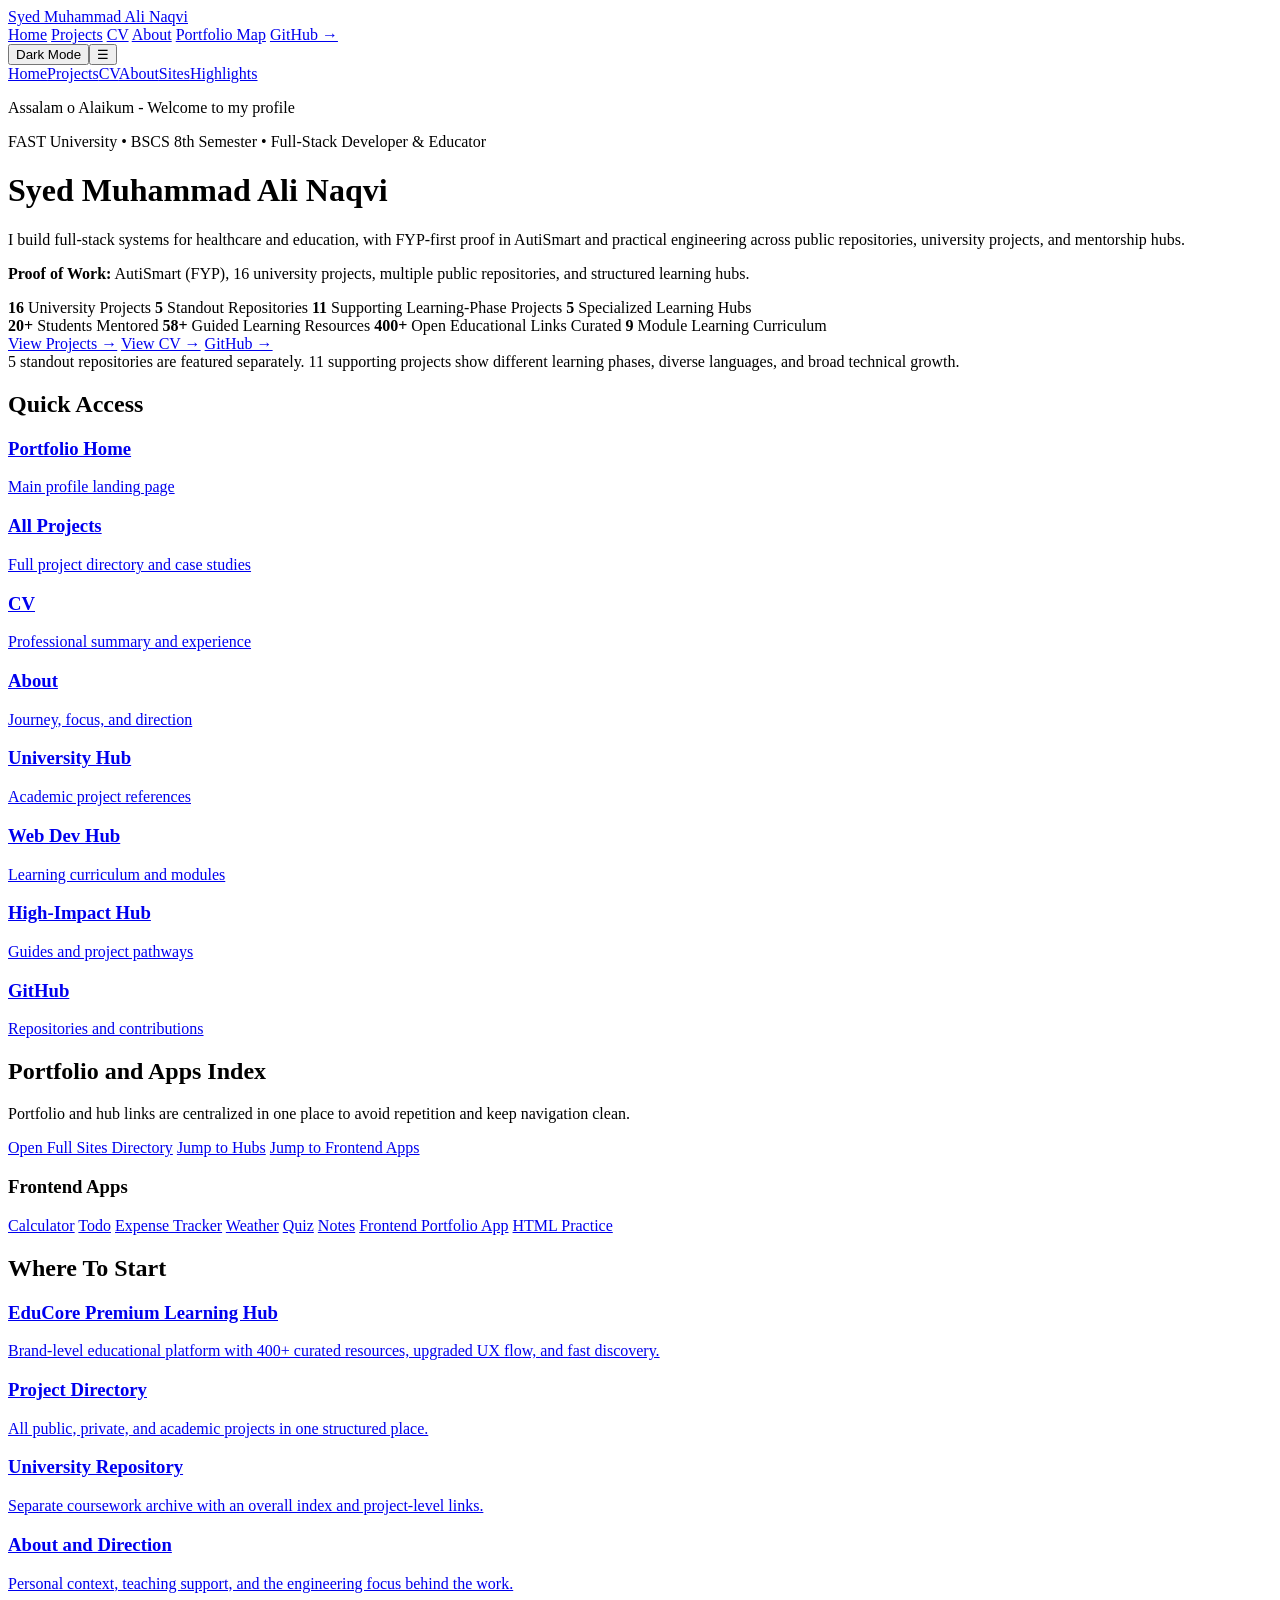
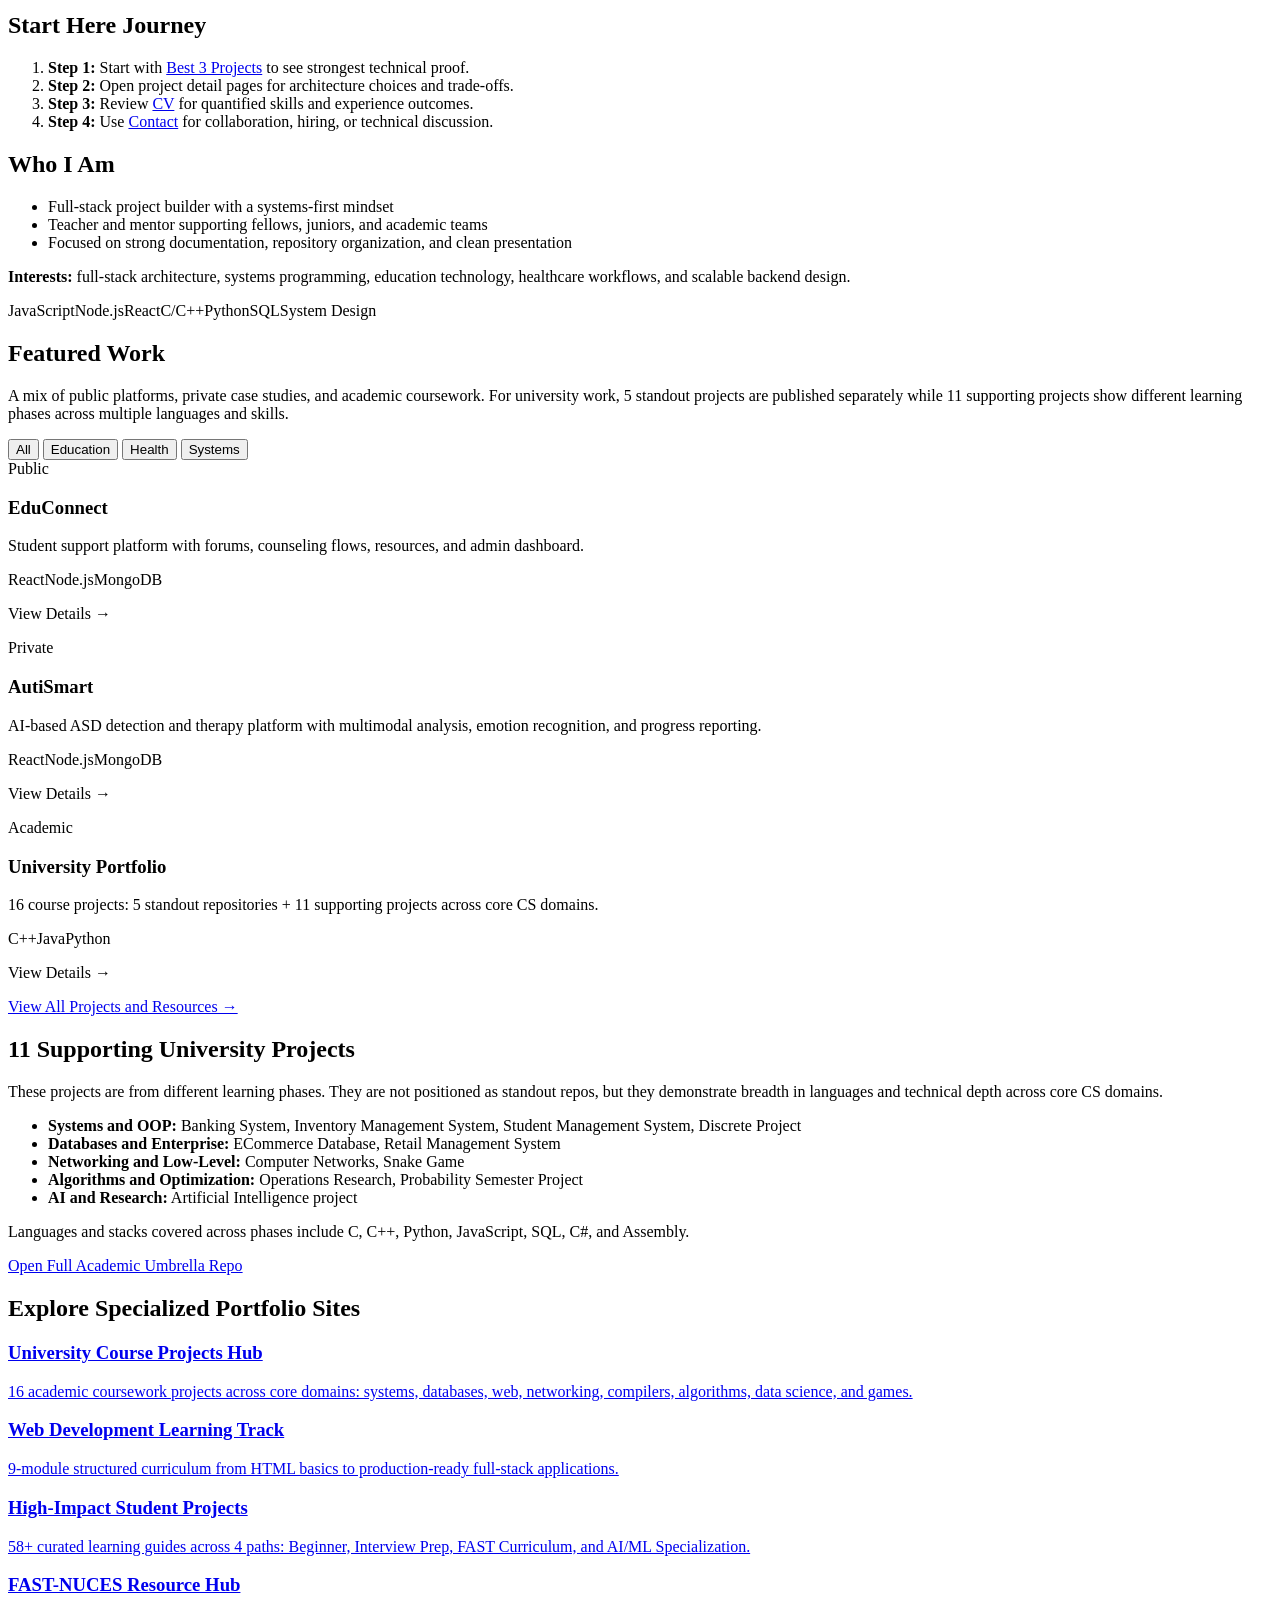
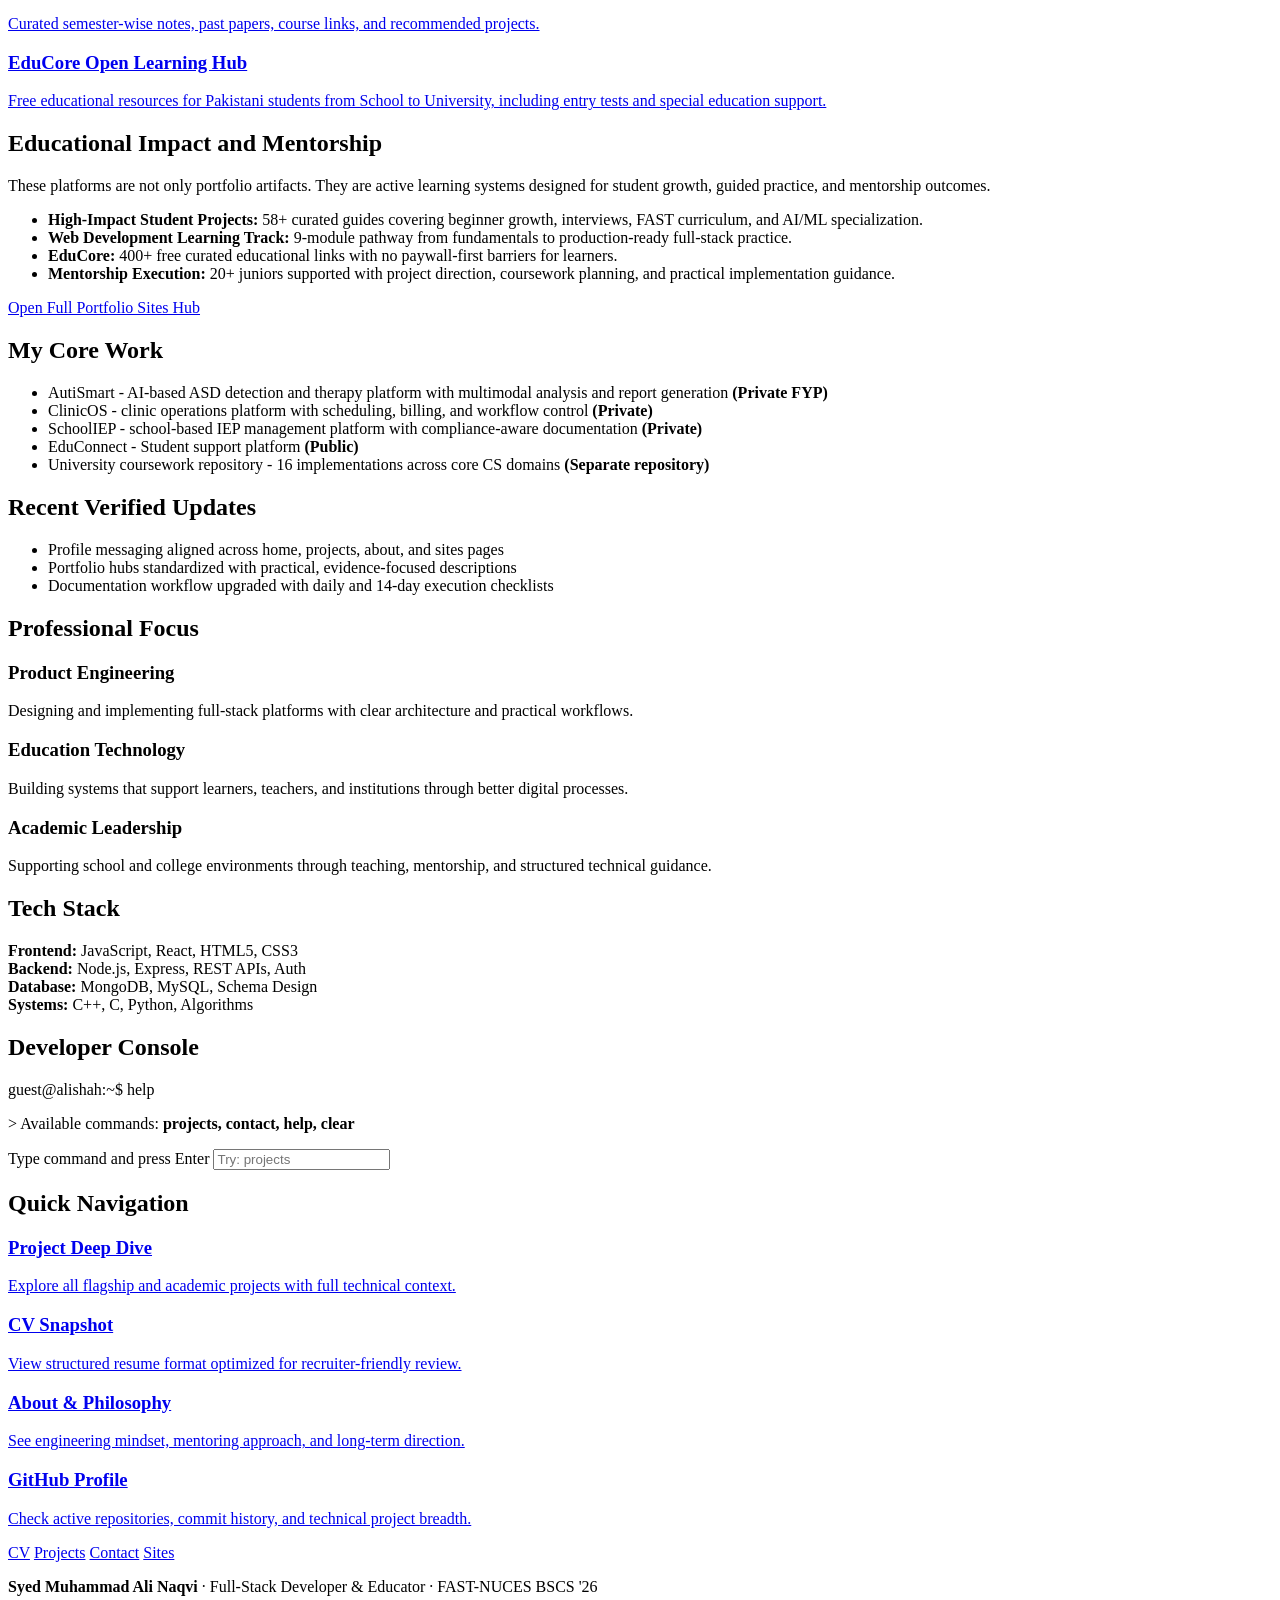
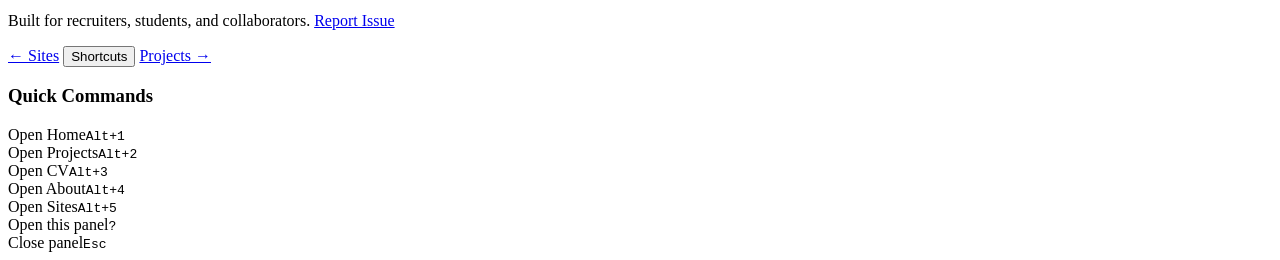
==== 01_Profile_and_Hubs/AliShah1029384756/index.html @ f111b49f "Improve portfolio navigation UX and remove duplicate link paths" ====
<!DOCTYPE html>
<html lang="en">
<head>
  <meta charset="UTF-8" />
  <meta name="viewport" content="width=device-width, initial-scale=1.0" />
  <title>Syed Muhammad Ali Naqvi | Welcome Profile & Portfolio</title>
  <meta name="description" content="Assalam o Alaikum. Welcome to Syed Muhammad Ali Naqvi's profile: full-stack developer portfolio, 5 standout repositories, 11 supporting learning-phase projects, languages, interests, and practical CS work." />
  <meta name="author" content="Syed Muhammad Ali Naqvi" />
  <meta name="robots" content="index, follow" />
  <meta name="keywords" content="Syed Muhammad Ali Naqvi, Ali Naqvi, full-stack developer, FAST University, GitHub profile, portfolio, C++, Python, JavaScript, SQL, systems programming, web development, projects" />
  <link rel="canonical" href="https://alishah1029384756.github.io/AliShah1029384756/index.html" />
  <meta property="og:title" content="Syed Muhammad Ali Naqvi | Welcome Profile & Portfolio" />
  <meta property="og:description" content="Full-stack developer portfolio with standout repositories, academic project depth, languages, interests, and verified practical work." />
  <meta property="og:type" content="website" />
  <meta property="og:url" content="https://alishah1029384756.github.io/AliShah1029384756/index.html" />
  <meta property="og:image" content="https://alishah1029384756.github.io/AliShah1029384756/images/portfolio-cover.png" />
  <meta property="og:image:width" content="1200" />
  <meta property="og:image:height" content="630" />
  <meta name="twitter:card" content="summary_large_image" />
  <meta name="twitter:title" content="Syed Muhammad Ali Naqvi | Welcome Profile & Portfolio" />
  <meta name="twitter:description" content="Full-stack developer, educator, and project builder. Explore repositories, skills, and portfolio work." />
  <meta name="twitter:image" content="https://alishah1029384756.github.io/AliShah1029384756/images/portfolio-cover.png" />
  <link rel="stylesheet" href="styles.css" />
</head>
<body id="top">
  <div class="noise"></div>
  
  <!-- Global Navigation -->
  <nav class="global-nav">
    <div class="nav-container">
      <a href="index.html" class="nav-logo">Syed Muhammad Ali Naqvi</a>
      <div class="nav-links">
        <a href="index.html" class="nav-link active">Home</a>
        <a href="projects.html" class="nav-link">Projects</a>
        <a href="cv.html" class="nav-link">CV</a>
        <a href="about.html" class="nav-link">About</a>
        <a href="sites.html" class="nav-link">Portfolio Map</a>
        <a href="https://github.com/AliShah1029384756" target="_blank" rel="noreferrer noopener" class="nav-link external">GitHub →</a>
      </div>
      <button class="nav-toggle" aria-label="Toggle menu">☰</button>
    </div>
  </nav>

  <header class="hero">
    <p class="welcome-line">Assalam o Alaikum - Welcome to my profile</p>
    <p class="tag">FAST University • BSCS 8th Semester • Full-Stack Developer & Educator</p>
    <h1>Syed Muhammad Ali Naqvi</h1>
    <p class="lead">I build full-stack systems for healthcare and education, with FYP-first proof in AutiSmart and practical engineering across public repositories, university projects, and mentorship hubs.</p>
    <p class="proof-line"><strong>Proof of Work:</strong> AutiSmart (FYP), 16 university projects, multiple public repositories, and structured learning hubs.</p>
    <div class="metrics-row" aria-label="Impact metrics">
      <span><strong>16</strong> University Projects</span>
      <span><strong>5</strong> Standout Repositories</span>
      <span><strong>11</strong> Supporting Learning-Phase Projects</span>
      <span><strong>5</strong> Specialized Learning Hubs</span>
    </div>
    <div class="metrics-row" aria-label="Mentorship and education impact">
      <span><strong>20+</strong> Students Mentored</span>
      <span><strong>58+</strong> Guided Learning Resources</span>
      <span><strong>400+</strong> Open Educational Links Curated</span>
      <span><strong>9</strong> Module Learning Curriculum</span>
    </div>
    <div class="cta-row">
      <a class="btn" href="projects.html">View Projects →</a>
      <a class="btn btn-ghost" href="cv.html">View CV →</a>
      <a class="btn btn-ghost" href="https://github.com/AliShah1029384756" target="_blank" rel="noreferrer noopener">GitHub →</a>
    </div>
    <div class="command-hint">5 standout repositories are featured separately. 11 supporting projects show different learning phases, diverse languages, and broad technical growth.</div>
  </header>

  <main>
    <section class="panel" id="quick-access-main">
      <h2>Quick Access</h2>
      <div class="quick-actions-grid">
        <a class="quick-action" href="index.html"><h3>Portfolio Home</h3><p>Main profile landing page</p></a>
        <a class="quick-action" href="projects.html"><h3>All Projects</h3><p>Full project directory and case studies</p></a>
        <a class="quick-action" href="cv.html"><h3>CV</h3><p>Professional summary and experience</p></a>
        <a class="quick-action" href="about.html"><h3>About</h3><p>Journey, focus, and direction</p></a>
        <a class="quick-action" href="https://alishah1029384756.github.io/university-course-projects-hub/" target="_blank" rel="noreferrer noopener"><h3>University Hub</h3><p>Academic project references</p></a>
        <a class="quick-action" href="https://alishah1029384756.github.io/web-dev-learning-hub/" target="_blank" rel="noreferrer noopener"><h3>Web Dev Hub</h3><p>Learning curriculum and modules</p></a>
        <a class="quick-action" href="https://alishah1029384756.github.io/high-impact-student-projects-hub/" target="_blank" rel="noreferrer noopener"><h3>High-Impact Hub</h3><p>Guides and project pathways</p></a>
        <a class="quick-action" href="https://github.com/AliShah1029384756" target="_blank" rel="noreferrer noopener"><h3>GitHub</h3><p>Repositories and contributions</p></a>
      </div>
    </section>

    <section class="panel" id="websites-built-main">
      <h2>Portfolio and Apps Index</h2>
      <p>Portfolio and hub links are centralized in one place to avoid repetition and keep navigation clean.</p>
      <div class="snapshot-chips" aria-label="Portfolio directory shortcuts">
        <a class="btn-link" href="sites.html">Open Full Sites Directory</a>
        <a class="btn-link" href="sites.html#hubs">Jump to Hubs</a>
        <a class="btn-link" href="sites.html#apps">Jump to Frontend Apps</a>
      </div>
      <h3>Frontend Apps</h3>
      <div class="snapshot-chips" aria-label="Frontend apps links">
        <a class="btn-link" href="https://alishah1029384756.github.io/calculator/" target="_blank" rel="noreferrer noopener">Calculator</a>
        <a class="btn-link" href="https://alishah1029384756.github.io/todo-app/" target="_blank" rel="noreferrer noopener">Todo</a>
        <a class="btn-link" href="https://alishah1029384756.github.io/expense-tracker/" target="_blank" rel="noreferrer noopener">Expense Tracker</a>
        <a class="btn-link" href="https://alishah1029384756.github.io/weather-app/" target="_blank" rel="noreferrer noopener">Weather</a>
        <a class="btn-link" href="https://alishah1029384756.github.io/quiz-app/" target="_blank" rel="noreferrer noopener">Quiz</a>
        <a class="btn-link" href="https://alishah1029384756.github.io/notes-app/" target="_blank" rel="noreferrer noopener">Notes</a>
        <a class="btn-link" href="https://alishah1029384756.github.io/portfolio/" target="_blank" rel="noreferrer noopener">Frontend Portfolio App</a>
        <a class="btn-link" href="https://alishah1029384756.github.io/html-practice-project/" target="_blank" rel="noreferrer noopener">HTML Practice</a>
      </div>
    </section>

    <section class="panel" id="portfolio-map">
      <h2>Where To Start</h2>
      <div class="quick-actions-grid">
        <a class="quick-action" href="https://alishah1029384756.github.io/educore-open-learning-hub/" target="_blank" rel="noreferrer noopener">
          <h3>EduCore Premium Learning Hub</h3>
          <p>Brand-level educational platform with 400+ curated resources, upgraded UX flow, and fast discovery.</p>
        </a>
        <a class="quick-action" href="projects.html">
          <h3>Project Directory</h3>
          <p>All public, private, and academic projects in one structured place.</p>
        </a>
        <a class="quick-action" href="https://github.com/AliShah1029384756/university-course-projects" target="_blank" rel="noreferrer noopener">
          <h3>University Repository</h3>
          <p>Separate coursework archive with an overall index and project-level links.</p>
        </a>
        <a class="quick-action" href="about.html">
          <h3>About and Direction</h3>
          <p>Personal context, teaching support, and the engineering focus behind the work.</p>
        </a>
      </div>
    </section>

    <section class="panel" id="start-here-journey">
      <h2>Start Here Journey</h2>
      <ol class="journey-steps">
        <li><strong>Step 1:</strong> Start with <a href="projects.html">Best 3 Projects</a> to see strongest technical proof.</li>
        <li><strong>Step 2:</strong> Open project detail pages for architecture choices and trade-offs.</li>
        <li><strong>Step 3:</strong> Review <a href="cv.html">CV</a> for quantified skills and experience outcomes.</li>
        <li><strong>Step 4:</strong> Use <a href="about.html#contact">Contact</a> for collaboration, hiring, or technical discussion.</li>
      </ol>
    </section>
    <!-- Quick Identity -->
    <section class="panel identity">
      <h2>Who I Am</h2>
      <ul>
        <li>Full-stack project builder with a systems-first mindset</li>
        <li>Teacher and mentor supporting fellows, juniors, and academic teams</li>
        <li>Focused on strong documentation, repository organization, and clean presentation</li>
      </ul>
      <div class="profile-snapshot">
        <p><strong>Interests:</strong> full-stack architecture, systems programming, education technology, healthcare workflows, and scalable backend design.</p>
        <div class="snapshot-chips">
          <span>JavaScript</span><span>Node.js</span><span>React</span><span>C/C++</span><span>Python</span><span>SQL</span><span>System Design</span>
        </div>
      </div>
    </section>

    <!-- Featured Projects Preview -->
    <section class="featured" id="featured-projects">
      <h2>Featured Work</h2>
      <p class="featured-intro">A mix of public platforms, private case studies, and academic coursework. For university work, 5 standout projects are published separately while 11 supporting projects show different learning phases across multiple languages and skills.</p>
      <div class="filter-row" aria-label="Project filters">
        <button class="filter-btn active" data-filter="all" type="button">All</button>
        <button class="filter-btn" data-filter="education" type="button">Education</button>
        <button class="filter-btn" data-filter="health" type="button">Health</button>
        <button class="filter-btn" data-filter="systems" type="button">Systems</button>
      </div>
      <div class="projects-grid">
        <article class="project-card" data-tags="education systems" onclick="location.href='projects/educonnect.html'">
          <div class="badge public">Public</div>
          <h3>EduConnect</h3>
          <p class="desc">Student support platform with forums, counseling flows, resources, and admin dashboard.</p>
          <div class="tags">
            <span>React</span><span>Node.js</span><span>MongoDB</span>
          </div>
          <p class="card-cta">View Details →</p>
        </article>
        
        <article class="project-card" data-tags="health systems" onclick="location.href='projects/autismart.html'">
          <div class="badge private">Private</div>
          <h3>AutiSmart</h3>
          <p class="desc">AI-based ASD detection and therapy platform with multimodal analysis, emotion recognition, and progress reporting.</p>
          <div class="tags">
            <span>React</span><span>Node.js</span><span>MongoDB</span>
          </div>
          <p class="card-cta">View Details →</p>
        </article>
        
        <article class="project-card" data-tags="systems" onclick="location.href='projects/university.html'">
          <div class="badge academic">Academic</div>
          <h3>University Portfolio</h3>
          <p class="desc">16 course projects: 5 standout repositories + 11 supporting projects across core CS domains.</p>
          <div class="tags">
            <span>C++</span><span>Java</span><span>Python</span>
          </div>
          <p class="card-cta">View Details →</p>
        </article>
      </div>
      <div class="view-all-projects">
        <a href="projects.html" class="btn">View All Projects and Resources →</a>
      </div>
    </section>

    <section class="panel" id="supporting-projects">
      <h2>11 Supporting University Projects</h2>
      <p class="supporting-intro">These projects are from different learning phases. They are not positioned as standout repos, but they demonstrate breadth in languages and technical depth across core CS domains.</p>
      <ul class="about-list">
        <li><strong>Systems and OOP:</strong> Banking System, Inventory Management System, Student Management System, Discrete Project</li>
        <li><strong>Databases and Enterprise:</strong> ECommerce Database, Retail Management System</li>
        <li><strong>Networking and Low-Level:</strong> Computer Networks, Snake Game</li>
        <li><strong>Algorithms and Optimization:</strong> Operations Research, Probability Semester Project</li>
        <li><strong>AI and Research:</strong> Artificial Intelligence project</li>
      </ul>
      <p class="supporting-note">Languages and stacks covered across phases include C, C++, Python, JavaScript, SQL, C#, and Assembly.</p>
      <div class="project-links supporting-links">
        <a href="https://github.com/AliShah1029384756/university-course-projects" target="_blank" rel="noreferrer noopener" class="btn-link">Open Full Academic Umbrella Repo</a>
      </div>
    </section>

    <section class="panel" id="learning-hubs">
      <h2>Explore Specialized Portfolio Sites</h2>
      <div class="quick-actions-grid">
        <a class="quick-action" href="https://alishah1029384756.github.io/university-course-projects-hub/">
          <h3>University Course Projects Hub</h3>
          <p>16 academic coursework projects across core domains: systems, databases, web, networking, compilers, algorithms, data science, and games.</p>
        </a>
        <a class="quick-action" href="https://alishah1029384756.github.io/web-dev-learning-hub/">
          <h3>Web Development Learning Track</h3>
          <p>9-module structured curriculum from HTML basics to production-ready full-stack applications.</p>
        </a>
        <a class="quick-action" href="https://alishah1029384756.github.io/high-impact-student-projects-hub/">
          <h3>High-Impact Student Projects</h3>
          <p>58+ curated learning guides across 4 paths: Beginner, Interview Prep, FAST Curriculum, and AI/ML Specialization.</p>
        </a>
        <a class="quick-action" href="https://alishah1029384756.github.io/fast-nuces-resources/">
          <h3>FAST-NUCES Resource Hub</h3>
          <p>Curated semester-wise notes, past papers, course links, and recommended projects.</p>
        </a>
        <a class="quick-action" href="https://alishah1029384756.github.io/educore-open-learning-hub/">
          <h3>EduCore Open Learning Hub</h3>
          <p>Free educational resources for Pakistani students from School to University, including entry tests and special education support.</p>
        </a>
      </div>
    </section>

    <section class="panel" id="education-mentorship-impact">
      <h2>Educational Impact and Mentorship</h2>
      <p class="supporting-intro">These platforms are not only portfolio artifacts. They are active learning systems designed for student growth, guided practice, and mentorship outcomes.</p>
      <ul class="about-list">
        <li><strong>High-Impact Student Projects:</strong> 58+ curated guides covering beginner growth, interviews, FAST curriculum, and AI/ML specialization.</li>
        <li><strong>Web Development Learning Track:</strong> 9-module pathway from fundamentals to production-ready full-stack practice.</li>
        <li><strong>EduCore:</strong> 400+ free curated educational links with no paywall-first barriers for learners.</li>
        <li><strong>Mentorship Execution:</strong> 20+ juniors supported with project direction, coursework planning, and practical implementation guidance.</li>
      </ul>
      <div class="project-links supporting-links">
        <a href="sites.html" class="btn-link">Open Full Portfolio Sites Hub</a>
      </div>
    </section>

    <section class="panel" id="my-work">
      <h2>My Core Work</h2>
      <ul>
        <li>AutiSmart - AI-based ASD detection and therapy platform with multimodal analysis and report generation <strong>(Private FYP)</strong></li>
        <li>ClinicOS - clinic operations platform with scheduling, billing, and workflow control <strong>(Private)</strong></li>
        <li>SchoolIEP - school-based IEP management platform with compliance-aware documentation <strong>(Private)</strong></li>
        <li>EduConnect - Student support platform <strong>(Public)</strong></li>
        <li>University coursework repository - 16 implementations across core CS domains <strong>(Separate repository)</strong></li>
      </ul>
    </section>

    <section class="panel" id="recent-verified-updates">
      <h2>Recent Verified Updates</h2>
      <ul>
        <li>Profile messaging aligned across home, projects, about, and sites pages</li>
        <li>Portfolio hubs standardized with practical, evidence-focused descriptions</li>
        <li>Documentation workflow upgraded with daily and 14-day execution checklists</li>
      </ul>
    </section>

    <section class="panel" id="focus-areas">
      <h2>Professional Focus</h2>
      <div class="focus-grid">
        <div class="focus-card">
          <h3>Product Engineering</h3>
          <p>Designing and implementing full-stack platforms with clear architecture and practical workflows.</p>
        </div>
        <div class="focus-card">
          <h3>Education Technology</h3>
          <p>Building systems that support learners, teachers, and institutions through better digital processes.</p>
        </div>
        <div class="focus-card">
          <h3>Academic Leadership</h3>
          <p>Supporting school and college environments through teaching, mentorship, and structured technical guidance.</p>
        </div>
      </div>
    </section>

    <!-- Tech Stack -->
    <section class="panel tech" id="tech-stack">
      <h2>Tech Stack</h2>
      <div class="tech-grid">
        <div class="tech-group">
          <strong>Frontend:</strong> JavaScript, React, HTML5, CSS3
        </div>
        <div class="tech-group">
          <strong>Backend:</strong> Node.js, Express, REST APIs, Auth
        </div>
        <div class="tech-group">
          <strong>Database:</strong> MongoDB, MySQL, Schema Design
        </div>
        <div class="tech-group">
          <strong>Systems:</strong> C++, C, Python, Algorithms
        </div>
      </div>
    </section>

    <!-- Developer Console -->
    <section class="panel terminal">
      <h2>Developer Console</h2>
      <div id="terminal-output" class="terminal-output">
        <p><span>guest@alishah:~$</span> help</p>
        <p>> Available commands: <strong>projects, contact, help, clear</strong></p>
      </div>
      <label for="terminal-input" class="search-label">Type command and press Enter</label>
      <input id="terminal-input" class="project-search-input" type="text" placeholder="Try: projects" autocomplete="off" />
    </section>

    <section class="panel" id="quick-actions">
      <h2>Quick Navigation</h2>
      <div class="quick-actions-grid">
        <a class="quick-action" href="projects.html">
          <h3>Project Deep Dive</h3>
          <p>Explore all flagship and academic projects with full technical context.</p>
        </a>
        <a class="quick-action" href="cv.html">
          <h3>CV Snapshot</h3>
          <p>View structured resume format optimized for recruiter-friendly review.</p>
        </a>
        <a class="quick-action" href="about.html">
          <h3>About & Philosophy</h3>
          <p>See engineering mindset, mentoring approach, and long-term direction.</p>
        </a>
        <a class="quick-action" href="https://github.com/AliShah1029384756" target="_blank" rel="noreferrer noopener">
          <h3>GitHub Profile</h3>
          <p>Check active repositories, commit history, and technical project breadth.</p>
        </a>
      </div>
    </section>
  </main>

  <footer>
    <div class="footer-links">
      <a href="cv.html">CV</a>
      <a href="projects.html">Projects</a>
      <a href="about.html#contact">Contact</a>
      <a href="sites.html">Sites</a>
    </div>
    <p><strong>Syed Muhammad Ali Naqvi</strong> · Full-Stack Developer & Educator · FAST-NUCES BSCS '26</p>
    <p class="footer-fine">Built for recruiters, students, and collaborators. <a href="about.html#contact">Report Issue</a></p>
  </footer>

  <script src="script.js"></script>
</body>
</html>
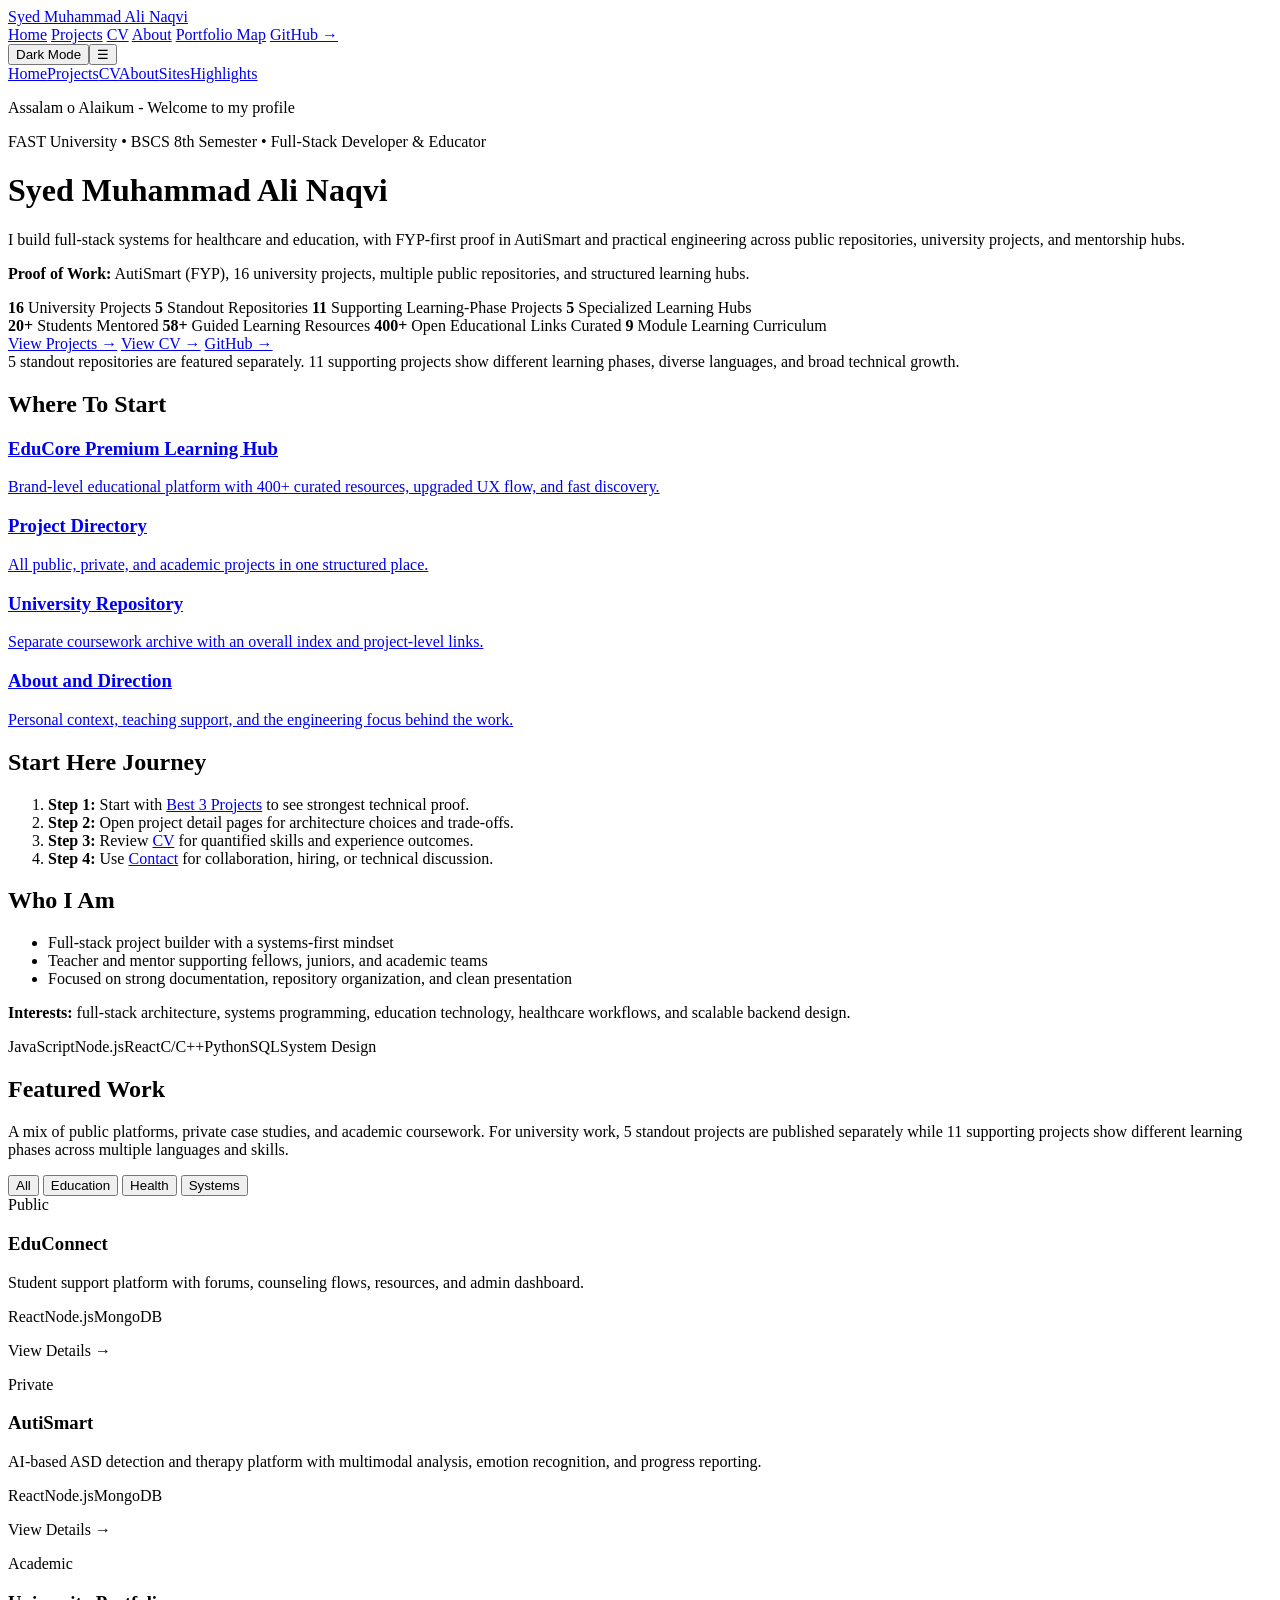
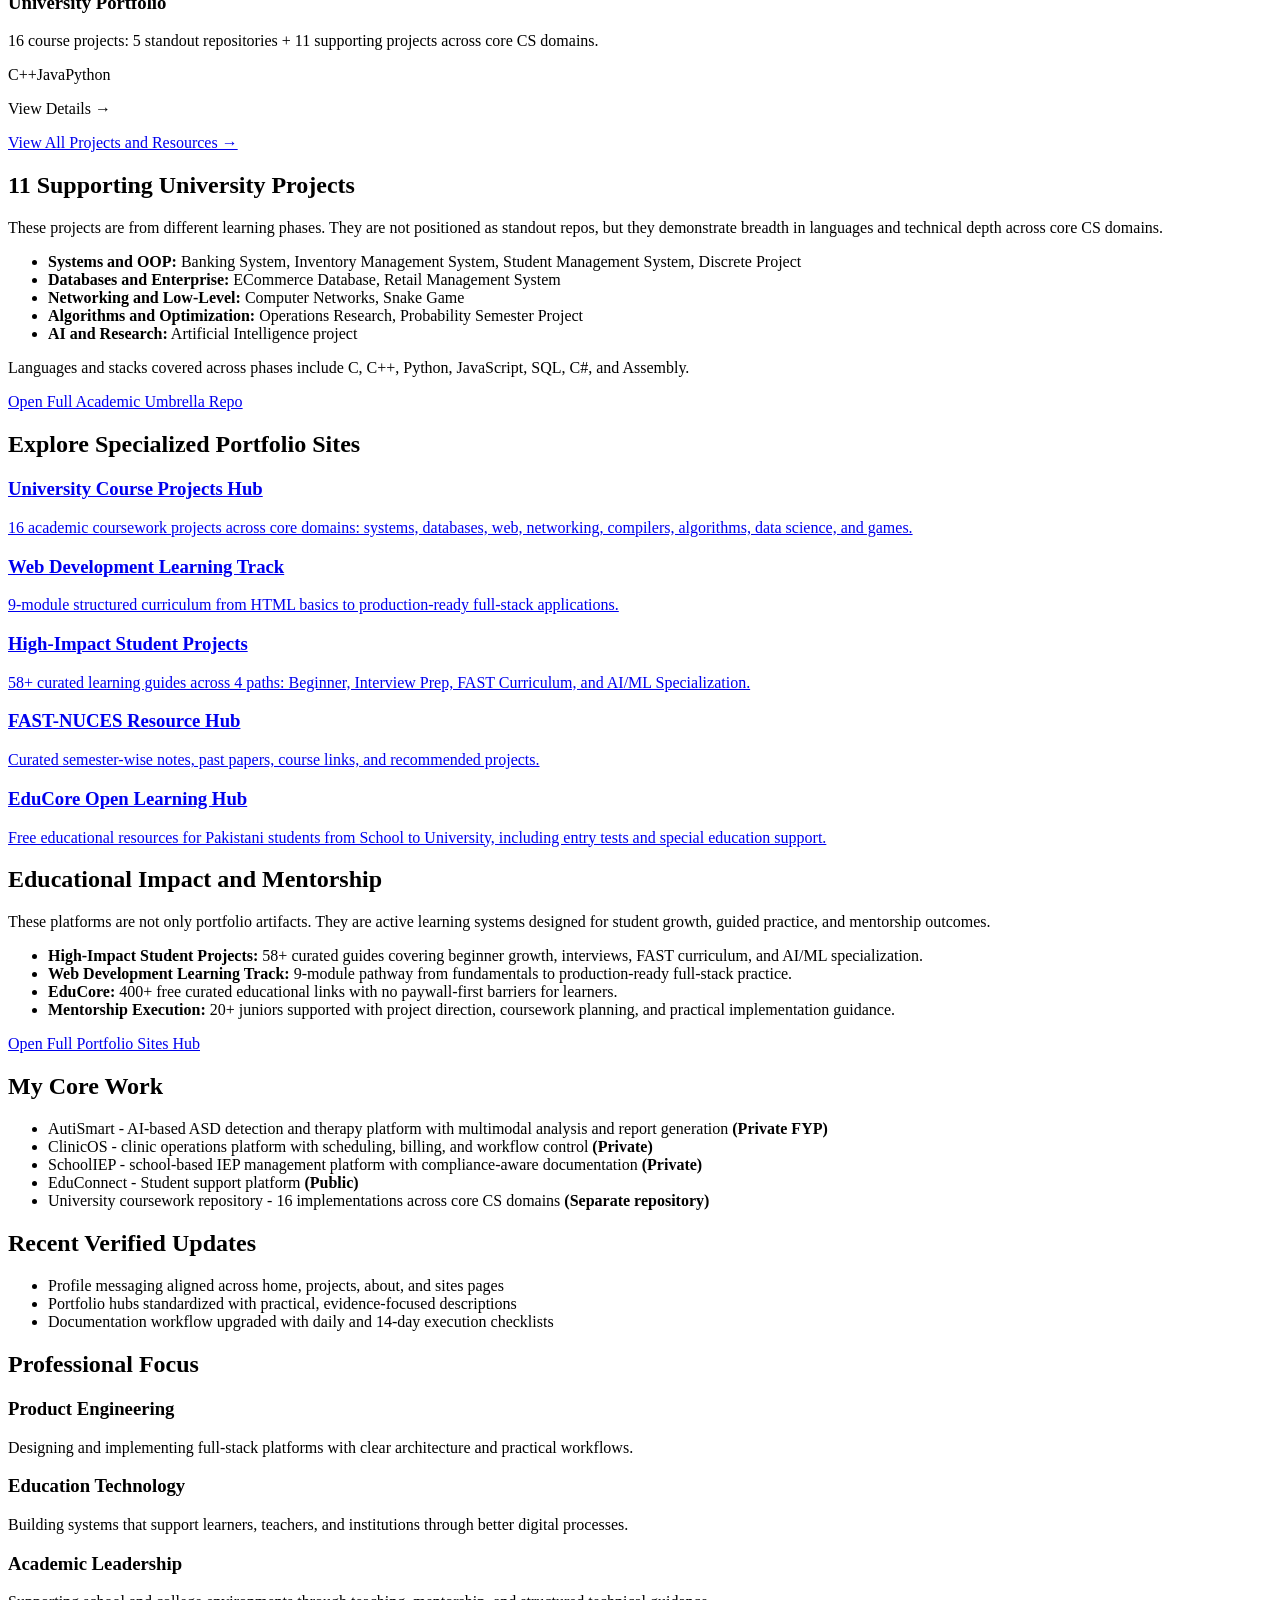
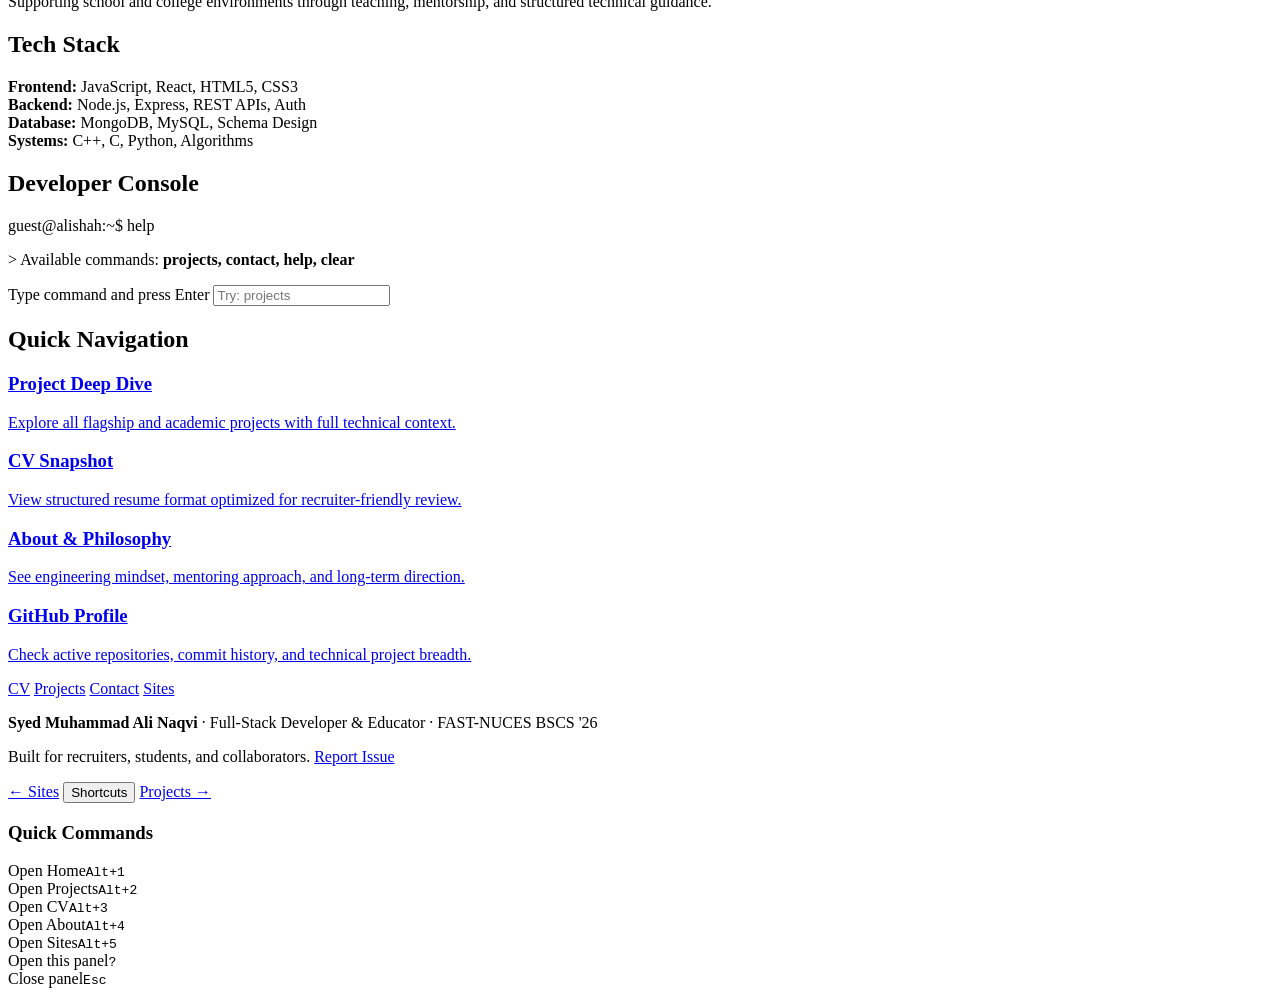
==== commit 3242de8c: "Remove clutter from profile home page" ====
--- a/01_Profile_and_Hubs/AliShah1029384756/index.html
+++ b/01_Profile_and_Hubs/AliShah1029384756/index.html
@@ -68,41 +68,6 @@
   </header>
 
   <main>
-    <section class="panel" id="quick-access-main">
-      <h2>Quick Access</h2>
-      <div class="quick-actions-grid">
-        <a class="quick-action" href="index.html"><h3>Portfolio Home</h3><p>Main profile landing page</p></a>
-        <a class="quick-action" href="projects.html"><h3>All Projects</h3><p>Full project directory and case studies</p></a>
-        <a class="quick-action" href="cv.html"><h3>CV</h3><p>Professional summary and experience</p></a>
-        <a class="quick-action" href="about.html"><h3>About</h3><p>Journey, focus, and direction</p></a>
-        <a class="quick-action" href="https://alishah1029384756.github.io/university-course-projects-hub/" target="_blank" rel="noreferrer noopener"><h3>University Hub</h3><p>Academic project references</p></a>
-        <a class="quick-action" href="https://alishah1029384756.github.io/web-dev-learning-hub/" target="_blank" rel="noreferrer noopener"><h3>Web Dev Hub</h3><p>Learning curriculum and modules</p></a>
-        <a class="quick-action" href="https://alishah1029384756.github.io/high-impact-student-projects-hub/" target="_blank" rel="noreferrer noopener"><h3>High-Impact Hub</h3><p>Guides and project pathways</p></a>
-        <a class="quick-action" href="https://github.com/AliShah1029384756" target="_blank" rel="noreferrer noopener"><h3>GitHub</h3><p>Repositories and contributions</p></a>
-      </div>
-    </section>
-
-    <section class="panel" id="websites-built-main">
-      <h2>Portfolio and Apps Index</h2>
-      <p>Portfolio and hub links are centralized in one place to avoid repetition and keep navigation clean.</p>
-      <div class="snapshot-chips" aria-label="Portfolio directory shortcuts">
-        <a class="btn-link" href="sites.html">Open Full Sites Directory</a>
-        <a class="btn-link" href="sites.html#hubs">Jump to Hubs</a>
-        <a class="btn-link" href="sites.html#apps">Jump to Frontend Apps</a>
-      </div>
-      <h3>Frontend Apps</h3>
-      <div class="snapshot-chips" aria-label="Frontend apps links">
-        <a class="btn-link" href="https://alishah1029384756.github.io/calculator/" target="_blank" rel="noreferrer noopener">Calculator</a>
-        <a class="btn-link" href="https://alishah1029384756.github.io/todo-app/" target="_blank" rel="noreferrer noopener">Todo</a>
-        <a class="btn-link" href="https://alishah1029384756.github.io/expense-tracker/" target="_blank" rel="noreferrer noopener">Expense Tracker</a>
-        <a class="btn-link" href="https://alishah1029384756.github.io/weather-app/" target="_blank" rel="noreferrer noopener">Weather</a>
-        <a class="btn-link" href="https://alishah1029384756.github.io/quiz-app/" target="_blank" rel="noreferrer noopener">Quiz</a>
-        <a class="btn-link" href="https://alishah1029384756.github.io/notes-app/" target="_blank" rel="noreferrer noopener">Notes</a>
-        <a class="btn-link" href="https://alishah1029384756.github.io/portfolio/" target="_blank" rel="noreferrer noopener">Frontend Portfolio App</a>
-        <a class="btn-link" href="https://alishah1029384756.github.io/html-practice-project/" target="_blank" rel="noreferrer noopener">HTML Practice</a>
-      </div>
-    </section>
-
     <section class="panel" id="portfolio-map">
       <h2>Where To Start</h2>
       <div class="quick-actions-grid">
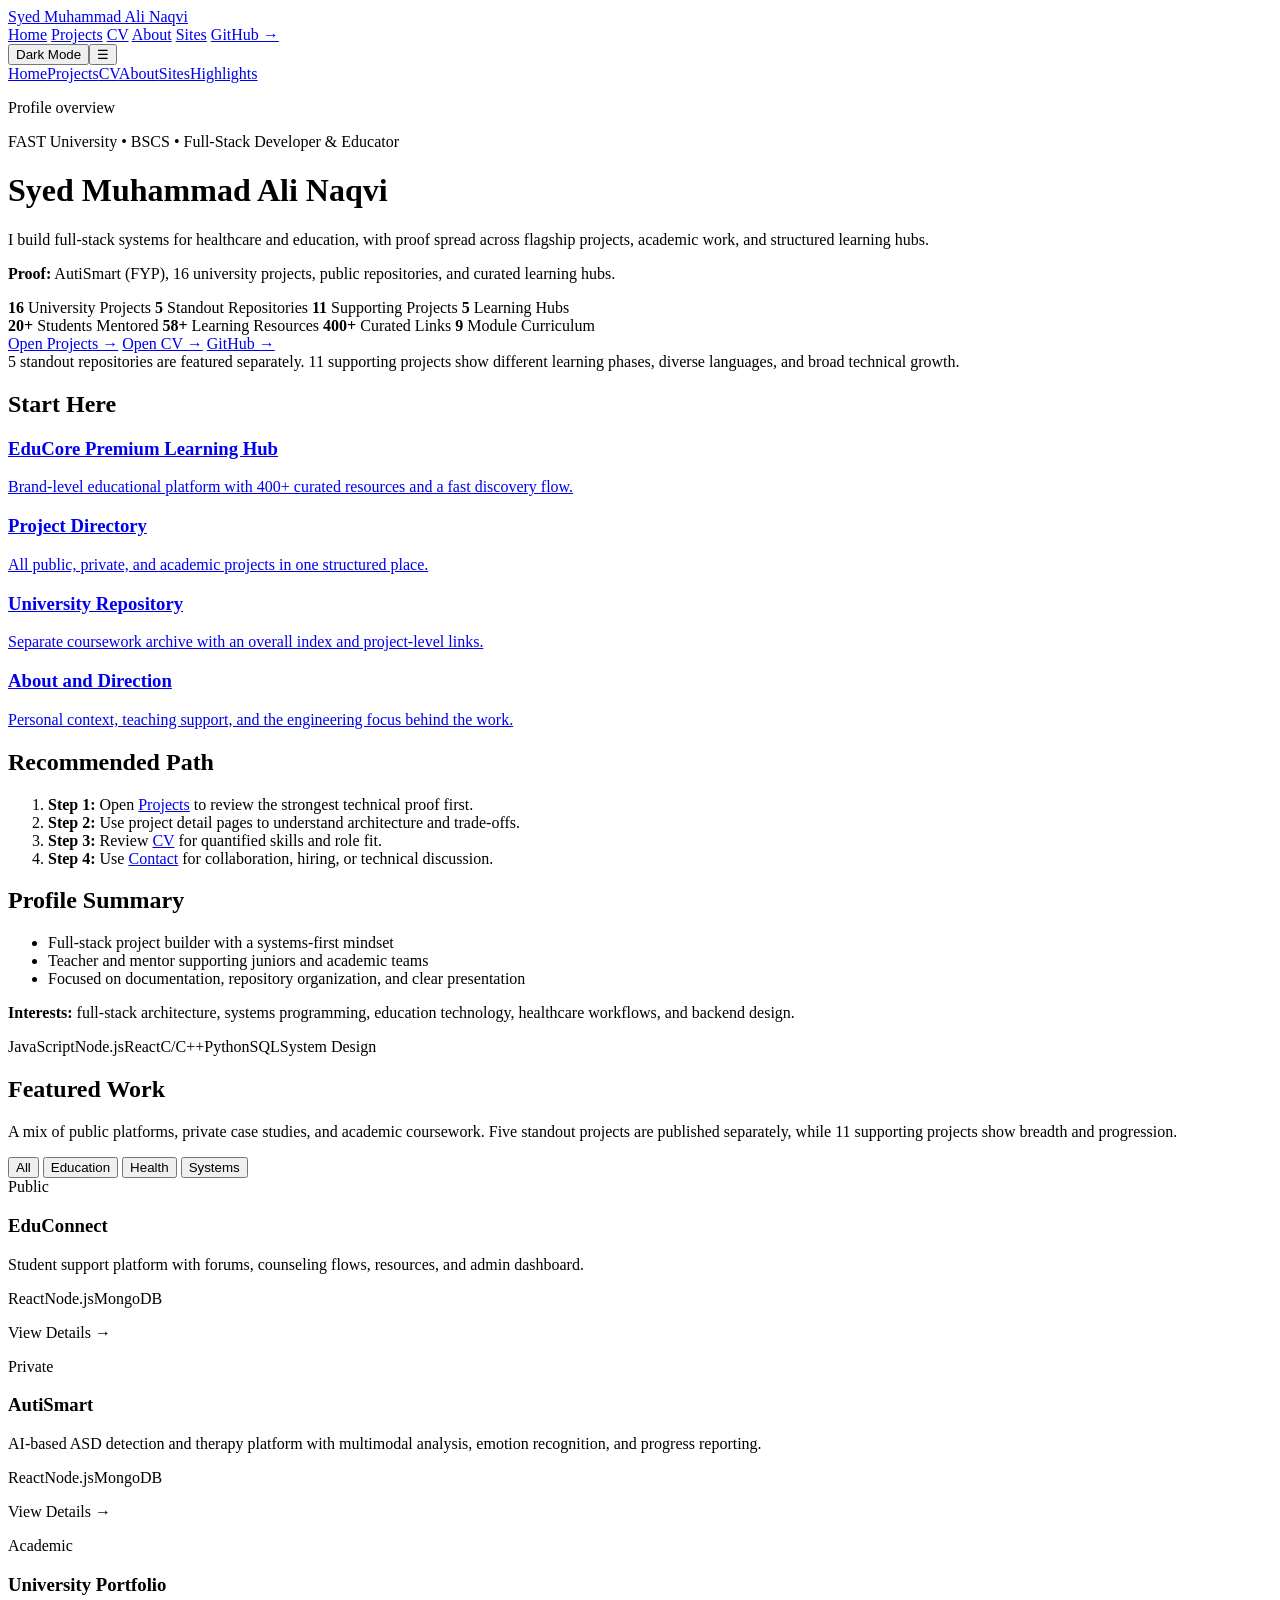
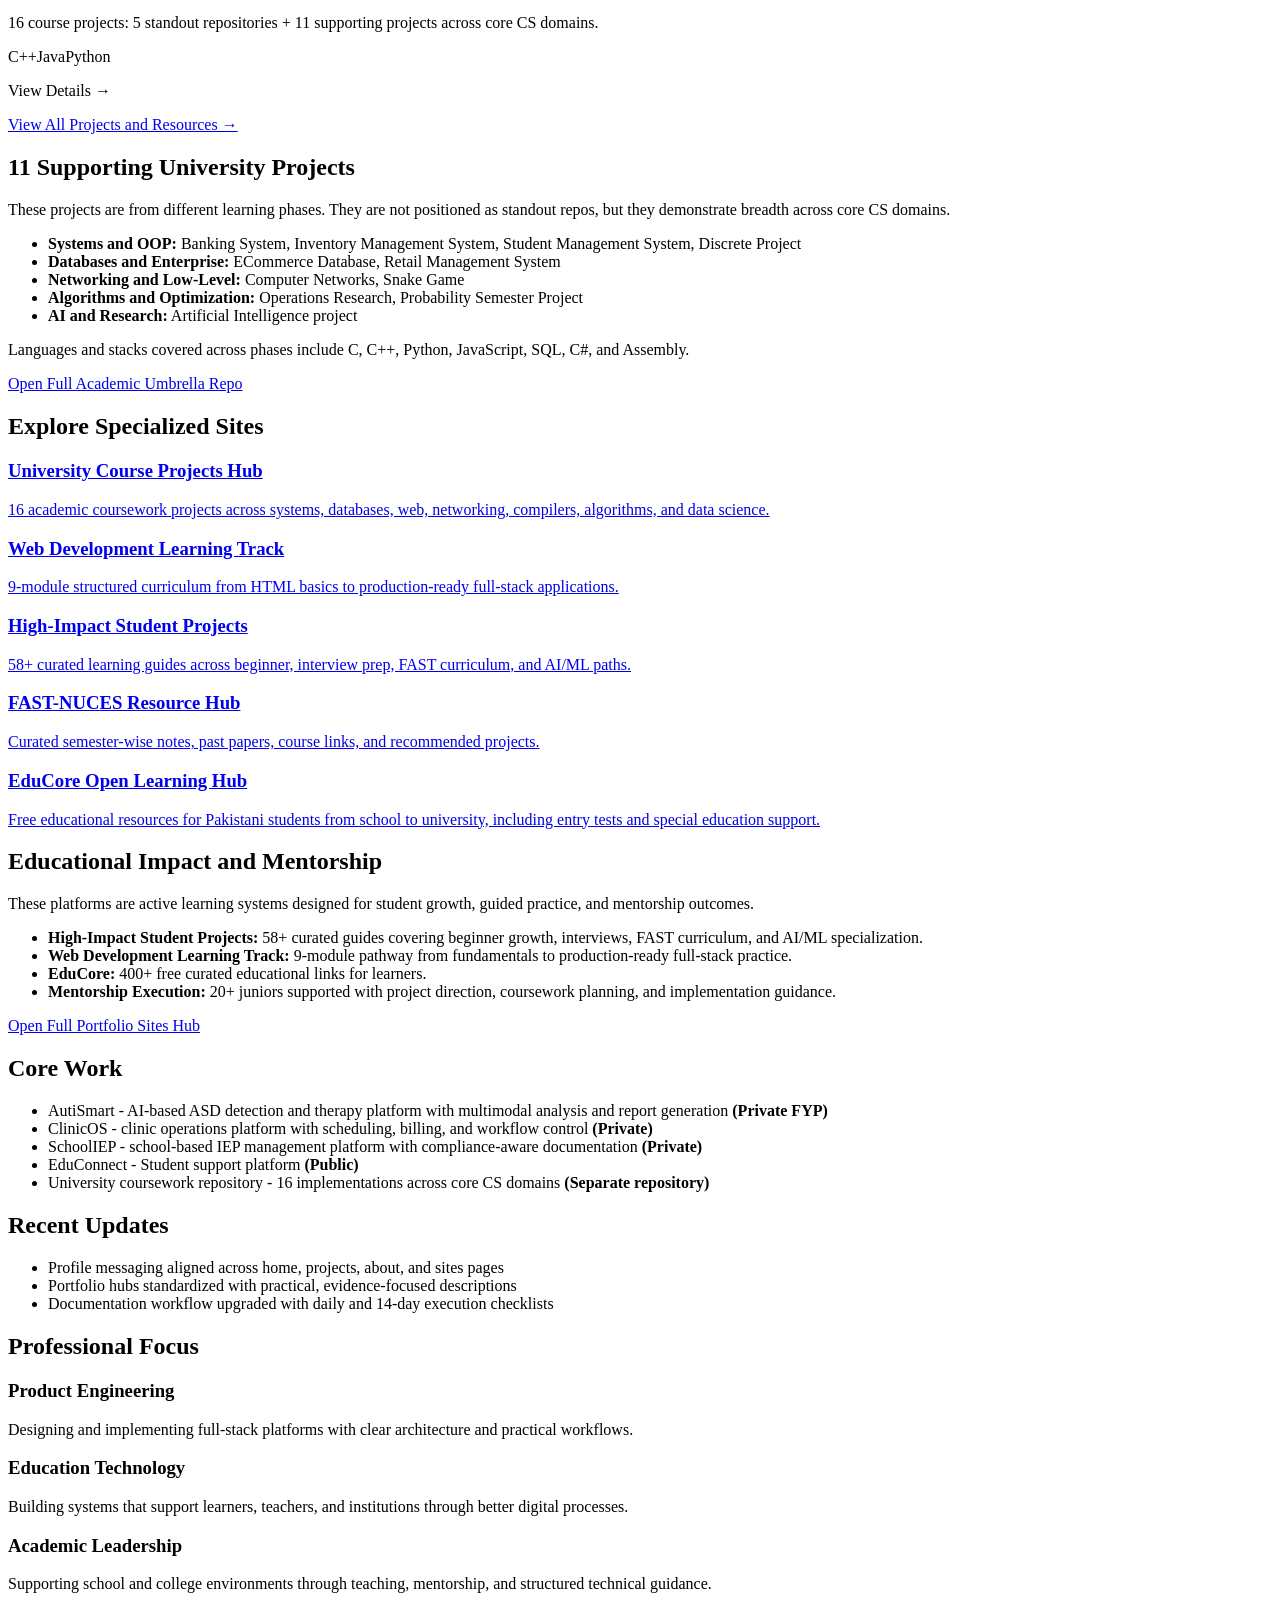
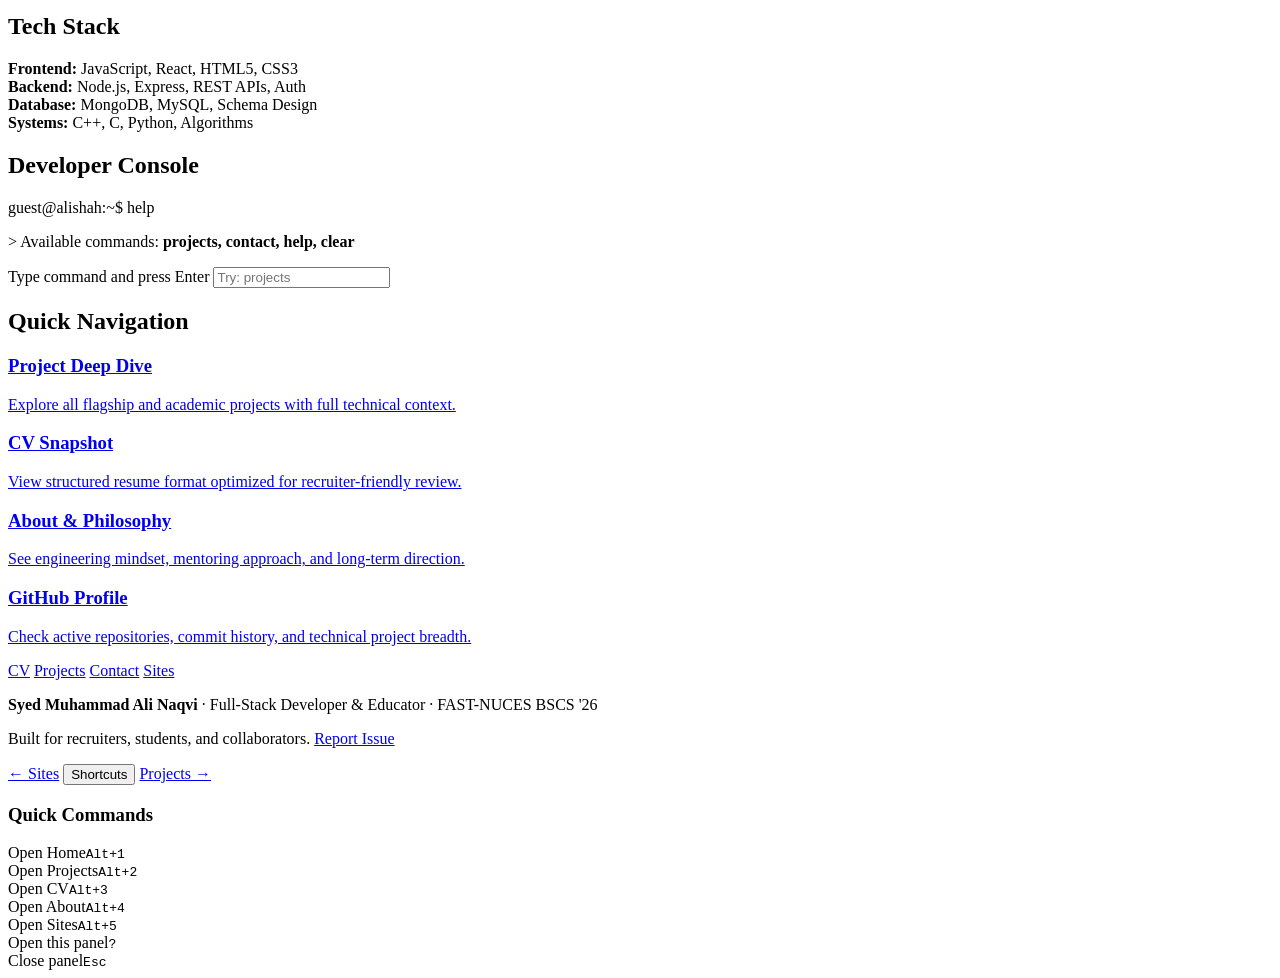
==== commit 419f69e8: "Refine profile and sites pages" ====
--- a/01_Profile_and_Hubs/AliShah1029384756/index.html
+++ b/01_Profile_and_Hubs/AliShah1029384756/index.html
@@ -3,22 +3,22 @@
 <head>
   <meta charset="UTF-8" />
   <meta name="viewport" content="width=device-width, initial-scale=1.0" />
-  <title>Syed Muhammad Ali Naqvi | Welcome Profile & Portfolio</title>
-  <meta name="description" content="Assalam o Alaikum. Welcome to Syed Muhammad Ali Naqvi's profile: full-stack developer portfolio, 5 standout repositories, 11 supporting learning-phase projects, languages, interests, and practical CS work." />
+  <title>Syed Muhammad Ali Naqvi | Portfolio Home</title>
+  <meta name="description" content="Portfolio home for Syed Muhammad Ali Naqvi, showing flagship projects, learning hubs, technical skills, and verified practical work." />
   <meta name="author" content="Syed Muhammad Ali Naqvi" />
   <meta name="robots" content="index, follow" />
   <meta name="keywords" content="Syed Muhammad Ali Naqvi, Ali Naqvi, full-stack developer, FAST University, GitHub profile, portfolio, C++, Python, JavaScript, SQL, systems programming, web development, projects" />
   <link rel="canonical" href="https://alishah1029384756.github.io/AliShah1029384756/index.html" />
-  <meta property="og:title" content="Syed Muhammad Ali Naqvi | Welcome Profile & Portfolio" />
-  <meta property="og:description" content="Full-stack developer portfolio with standout repositories, academic project depth, languages, interests, and verified practical work." />
+  <meta property="og:title" content="Syed Muhammad Ali Naqvi | Portfolio Home" />
+  <meta property="og:description" content="A concise portfolio home with flagship projects, learning hubs, technical skills, and verified practical work." />
   <meta property="og:type" content="website" />
   <meta property="og:url" content="https://alishah1029384756.github.io/AliShah1029384756/index.html" />
   <meta property="og:image" content="https://alishah1029384756.github.io/AliShah1029384756/images/portfolio-cover.png" />
   <meta property="og:image:width" content="1200" />
   <meta property="og:image:height" content="630" />
   <meta name="twitter:card" content="summary_large_image" />
-  <meta name="twitter:title" content="Syed Muhammad Ali Naqvi | Welcome Profile & Portfolio" />
-  <meta name="twitter:description" content="Full-stack developer, educator, and project builder. Explore repositories, skills, and portfolio work." />
+  <meta name="twitter:title" content="Syed Muhammad Ali Naqvi | Portfolio Home" />
+  <meta name="twitter:description" content="Full-stack developer, educator, and project builder. Explore flagship work, skills, and learning hubs." />
   <meta name="twitter:image" content="https://alishah1029384756.github.io/AliShah1029384756/images/portfolio-cover.png" />
   <link rel="stylesheet" href="styles.css" />
 </head>
@@ -34,7 +34,7 @@
         <a href="projects.html" class="nav-link">Projects</a>
         <a href="cv.html" class="nav-link">CV</a>
         <a href="about.html" class="nav-link">About</a>
-        <a href="sites.html" class="nav-link">Portfolio Map</a>
+        <a href="sites.html" class="nav-link">Sites</a>
         <a href="https://github.com/AliShah1029384756" target="_blank" rel="noreferrer noopener" class="nav-link external">GitHub →</a>
       </div>
       <button class="nav-toggle" aria-label="Toggle menu">☰</button>
@@ -42,26 +42,26 @@
   </nav>
 
   <header class="hero">
-    <p class="welcome-line">Assalam o Alaikum - Welcome to my profile</p>
-    <p class="tag">FAST University • BSCS 8th Semester • Full-Stack Developer & Educator</p>
+    <p class="welcome-line">Profile overview</p>
+    <p class="tag">FAST University • BSCS • Full-Stack Developer & Educator</p>
     <h1>Syed Muhammad Ali Naqvi</h1>
-    <p class="lead">I build full-stack systems for healthcare and education, with FYP-first proof in AutiSmart and practical engineering across public repositories, university projects, and mentorship hubs.</p>
-    <p class="proof-line"><strong>Proof of Work:</strong> AutiSmart (FYP), 16 university projects, multiple public repositories, and structured learning hubs.</p>
+    <p class="lead">I build full-stack systems for healthcare and education, with proof spread across flagship projects, academic work, and structured learning hubs.</p>
+    <p class="proof-line"><strong>Proof:</strong> AutiSmart (FYP), 16 university projects, public repositories, and curated learning hubs.</p>
     <div class="metrics-row" aria-label="Impact metrics">
       <span><strong>16</strong> University Projects</span>
       <span><strong>5</strong> Standout Repositories</span>
-      <span><strong>11</strong> Supporting Learning-Phase Projects</span>
-      <span><strong>5</strong> Specialized Learning Hubs</span>
+      <span><strong>11</strong> Supporting Projects</span>
+      <span><strong>5</strong> Learning Hubs</span>
     </div>
     <div class="metrics-row" aria-label="Mentorship and education impact">
       <span><strong>20+</strong> Students Mentored</span>
-      <span><strong>58+</strong> Guided Learning Resources</span>
-      <span><strong>400+</strong> Open Educational Links Curated</span>
-      <span><strong>9</strong> Module Learning Curriculum</span>
+      <span><strong>58+</strong> Learning Resources</span>
+      <span><strong>400+</strong> Curated Links</span>
+      <span><strong>9</strong> Module Curriculum</span>
     </div>
     <div class="cta-row">
-      <a class="btn" href="projects.html">View Projects →</a>
-      <a class="btn btn-ghost" href="cv.html">View CV →</a>
+      <a class="btn" href="projects.html">Open Projects →</a>
+      <a class="btn btn-ghost" href="cv.html">Open CV →</a>
       <a class="btn btn-ghost" href="https://github.com/AliShah1029384756" target="_blank" rel="noreferrer noopener">GitHub →</a>
     </div>
     <div class="command-hint">5 standout repositories are featured separately. 11 supporting projects show different learning phases, diverse languages, and broad technical growth.</div>
@@ -69,11 +69,11 @@
 
   <main>
     <section class="panel" id="portfolio-map">
-      <h2>Where To Start</h2>
+      <h2>Start Here</h2>
       <div class="quick-actions-grid">
         <a class="quick-action" href="https://alishah1029384756.github.io/educore-open-learning-hub/" target="_blank" rel="noreferrer noopener">
           <h3>EduCore Premium Learning Hub</h3>
-          <p>Brand-level educational platform with 400+ curated resources, upgraded UX flow, and fast discovery.</p>
+          <p>Brand-level educational platform with 400+ curated resources and a fast discovery flow.</p>
         </a>
         <a class="quick-action" href="projects.html">
           <h3>Project Directory</h3>
@@ -91,24 +91,24 @@
     </section>
 
     <section class="panel" id="start-here-journey">
-      <h2>Start Here Journey</h2>
+      <h2>Recommended Path</h2>
       <ol class="journey-steps">
-        <li><strong>Step 1:</strong> Start with <a href="projects.html">Best 3 Projects</a> to see strongest technical proof.</li>
-        <li><strong>Step 2:</strong> Open project detail pages for architecture choices and trade-offs.</li>
-        <li><strong>Step 3:</strong> Review <a href="cv.html">CV</a> for quantified skills and experience outcomes.</li>
+        <li><strong>Step 1:</strong> Open <a href="projects.html">Projects</a> to review the strongest technical proof first.</li>
+        <li><strong>Step 2:</strong> Use project detail pages to understand architecture and trade-offs.</li>
+        <li><strong>Step 3:</strong> Review <a href="cv.html">CV</a> for quantified skills and role fit.</li>
         <li><strong>Step 4:</strong> Use <a href="about.html#contact">Contact</a> for collaboration, hiring, or technical discussion.</li>
       </ol>
     </section>
     <!-- Quick Identity -->
     <section class="panel identity">
-      <h2>Who I Am</h2>
+      <h2>Profile Summary</h2>
       <ul>
         <li>Full-stack project builder with a systems-first mindset</li>
-        <li>Teacher and mentor supporting fellows, juniors, and academic teams</li>
-        <li>Focused on strong documentation, repository organization, and clean presentation</li>
+        <li>Teacher and mentor supporting juniors and academic teams</li>
+        <li>Focused on documentation, repository organization, and clear presentation</li>
       </ul>
       <div class="profile-snapshot">
-        <p><strong>Interests:</strong> full-stack architecture, systems programming, education technology, healthcare workflows, and scalable backend design.</p>
+        <p><strong>Interests:</strong> full-stack architecture, systems programming, education technology, healthcare workflows, and backend design.</p>
         <div class="snapshot-chips">
           <span>JavaScript</span><span>Node.js</span><span>React</span><span>C/C++</span><span>Python</span><span>SQL</span><span>System Design</span>
         </div>
@@ -118,7 +118,7 @@
     <!-- Featured Projects Preview -->
     <section class="featured" id="featured-projects">
       <h2>Featured Work</h2>
-      <p class="featured-intro">A mix of public platforms, private case studies, and academic coursework. For university work, 5 standout projects are published separately while 11 supporting projects show different learning phases across multiple languages and skills.</p>
+      <p class="featured-intro">A mix of public platforms, private case studies, and academic coursework. Five standout projects are published separately, while 11 supporting projects show breadth and progression.</p>
       <div class="filter-row" aria-label="Project filters">
         <button class="filter-btn active" data-filter="all" type="button">All</button>
         <button class="filter-btn" data-filter="education" type="button">Education</button>
@@ -163,7 +163,7 @@
 
     <section class="panel" id="supporting-projects">
       <h2>11 Supporting University Projects</h2>
-      <p class="supporting-intro">These projects are from different learning phases. They are not positioned as standout repos, but they demonstrate breadth in languages and technical depth across core CS domains.</p>
+      <p class="supporting-intro">These projects are from different learning phases. They are not positioned as standout repos, but they demonstrate breadth across core CS domains.</p>
       <ul class="about-list">
         <li><strong>Systems and OOP:</strong> Banking System, Inventory Management System, Student Management System, Discrete Project</li>
         <li><strong>Databases and Enterprise:</strong> ECommerce Database, Retail Management System</li>
@@ -178,11 +178,11 @@
     </section>
 
     <section class="panel" id="learning-hubs">
-      <h2>Explore Specialized Portfolio Sites</h2>
+      <h2>Explore Specialized Sites</h2>
       <div class="quick-actions-grid">
         <a class="quick-action" href="https://alishah1029384756.github.io/university-course-projects-hub/">
           <h3>University Course Projects Hub</h3>
-          <p>16 academic coursework projects across core domains: systems, databases, web, networking, compilers, algorithms, data science, and games.</p>
+          <p>16 academic coursework projects across systems, databases, web, networking, compilers, algorithms, and data science.</p>
         </a>
         <a class="quick-action" href="https://alishah1029384756.github.io/web-dev-learning-hub/">
           <h3>Web Development Learning Track</h3>
@@ -190,7 +190,7 @@
         </a>
         <a class="quick-action" href="https://alishah1029384756.github.io/high-impact-student-projects-hub/">
           <h3>High-Impact Student Projects</h3>
-          <p>58+ curated learning guides across 4 paths: Beginner, Interview Prep, FAST Curriculum, and AI/ML Specialization.</p>
+          <p>58+ curated learning guides across beginner, interview prep, FAST curriculum, and AI/ML paths.</p>
         </a>
         <a class="quick-action" href="https://alishah1029384756.github.io/fast-nuces-resources/">
           <h3>FAST-NUCES Resource Hub</h3>
@@ -198,19 +198,19 @@
         </a>
         <a class="quick-action" href="https://alishah1029384756.github.io/educore-open-learning-hub/">
           <h3>EduCore Open Learning Hub</h3>
-          <p>Free educational resources for Pakistani students from School to University, including entry tests and special education support.</p>
+          <p>Free educational resources for Pakistani students from school to university, including entry tests and special education support.</p>
         </a>
       </div>
     </section>
 
     <section class="panel" id="education-mentorship-impact">
       <h2>Educational Impact and Mentorship</h2>
-      <p class="supporting-intro">These platforms are not only portfolio artifacts. They are active learning systems designed for student growth, guided practice, and mentorship outcomes.</p>
+      <p class="supporting-intro">These platforms are active learning systems designed for student growth, guided practice, and mentorship outcomes.</p>
       <ul class="about-list">
         <li><strong>High-Impact Student Projects:</strong> 58+ curated guides covering beginner growth, interviews, FAST curriculum, and AI/ML specialization.</li>
         <li><strong>Web Development Learning Track:</strong> 9-module pathway from fundamentals to production-ready full-stack practice.</li>
-        <li><strong>EduCore:</strong> 400+ free curated educational links with no paywall-first barriers for learners.</li>
-        <li><strong>Mentorship Execution:</strong> 20+ juniors supported with project direction, coursework planning, and practical implementation guidance.</li>
+        <li><strong>EduCore:</strong> 400+ free curated educational links for learners.</li>
+        <li><strong>Mentorship Execution:</strong> 20+ juniors supported with project direction, coursework planning, and implementation guidance.</li>
       </ul>
       <div class="project-links supporting-links">
         <a href="sites.html" class="btn-link">Open Full Portfolio Sites Hub</a>
@@ -218,7 +218,7 @@
     </section>
 
     <section class="panel" id="my-work">
-      <h2>My Core Work</h2>
+      <h2>Core Work</h2>
       <ul>
         <li>AutiSmart - AI-based ASD detection and therapy platform with multimodal analysis and report generation <strong>(Private FYP)</strong></li>
         <li>ClinicOS - clinic operations platform with scheduling, billing, and workflow control <strong>(Private)</strong></li>
@@ -229,7 +229,7 @@
     </section>
 
     <section class="panel" id="recent-verified-updates">
-      <h2>Recent Verified Updates</h2>
+      <h2>Recent Updates</h2>
       <ul>
         <li>Profile messaging aligned across home, projects, about, and sites pages</li>
         <li>Portfolio hubs standardized with practical, evidence-focused descriptions</li>
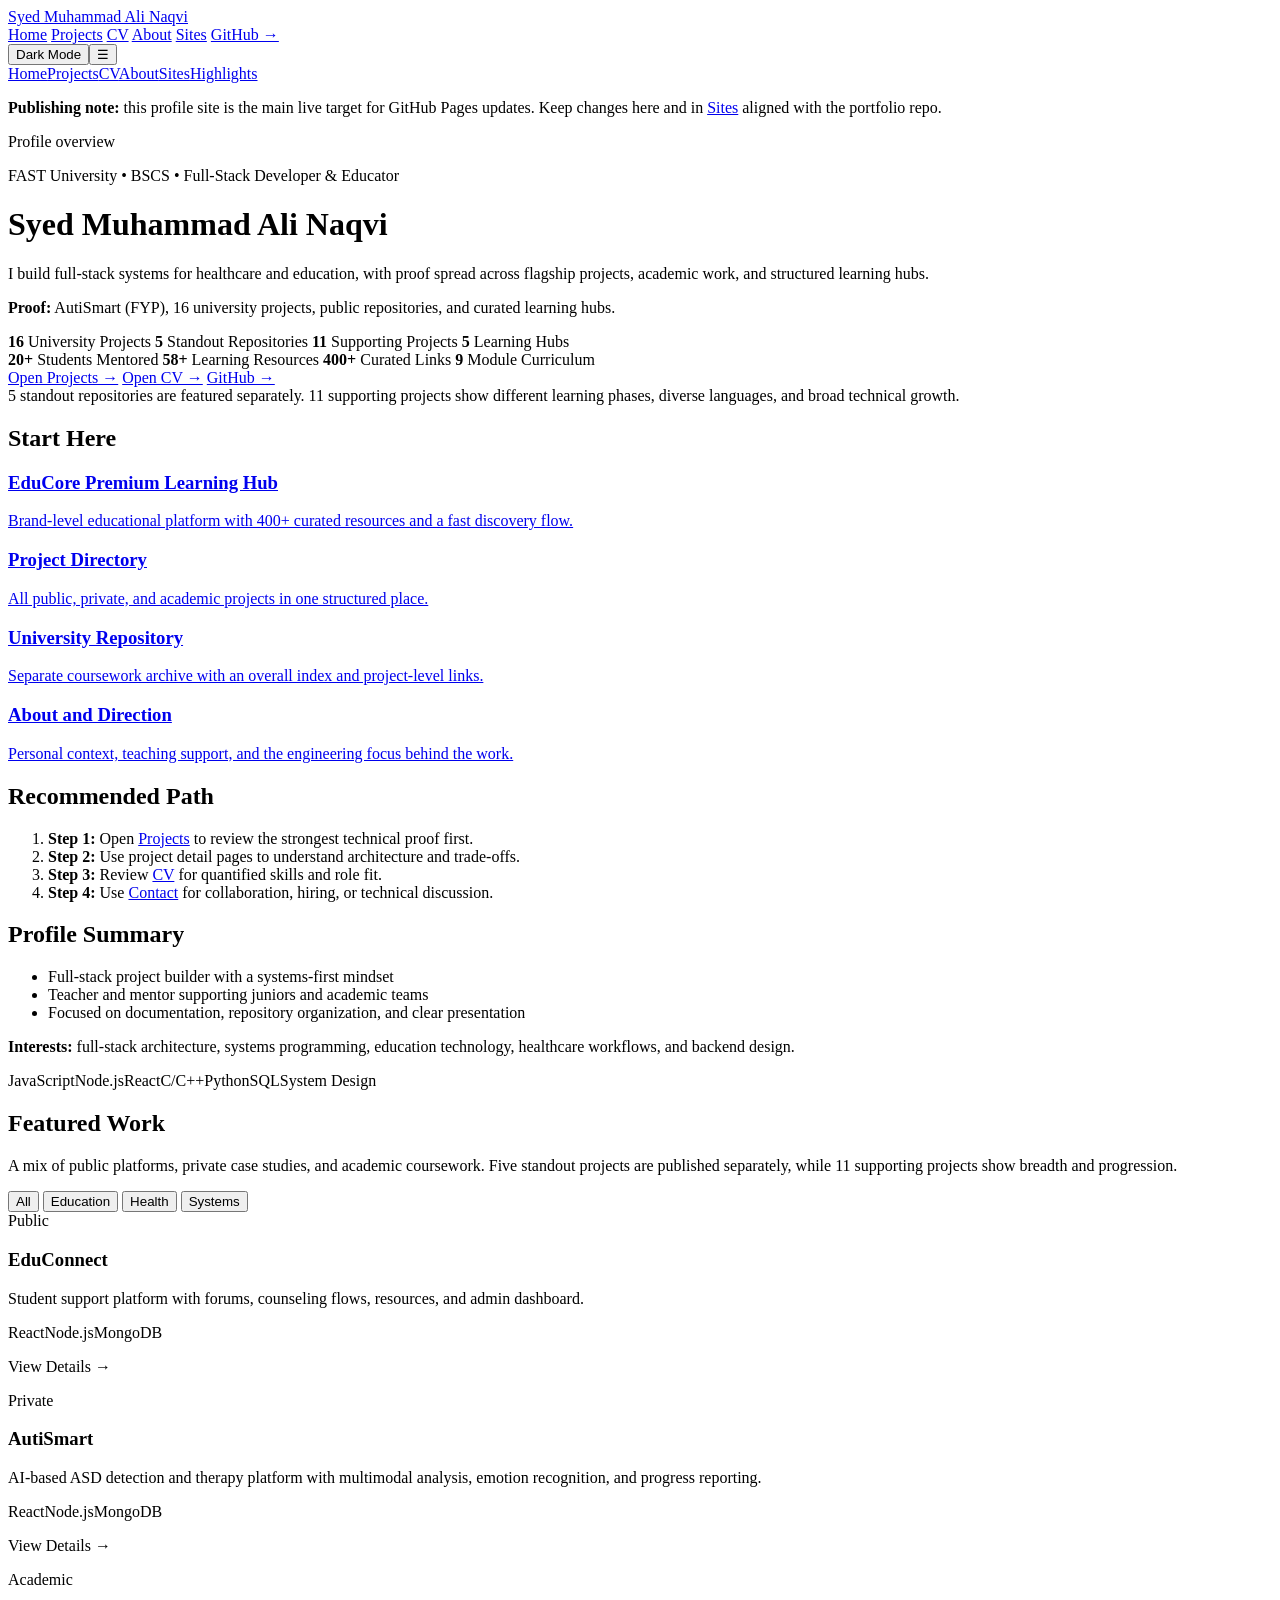
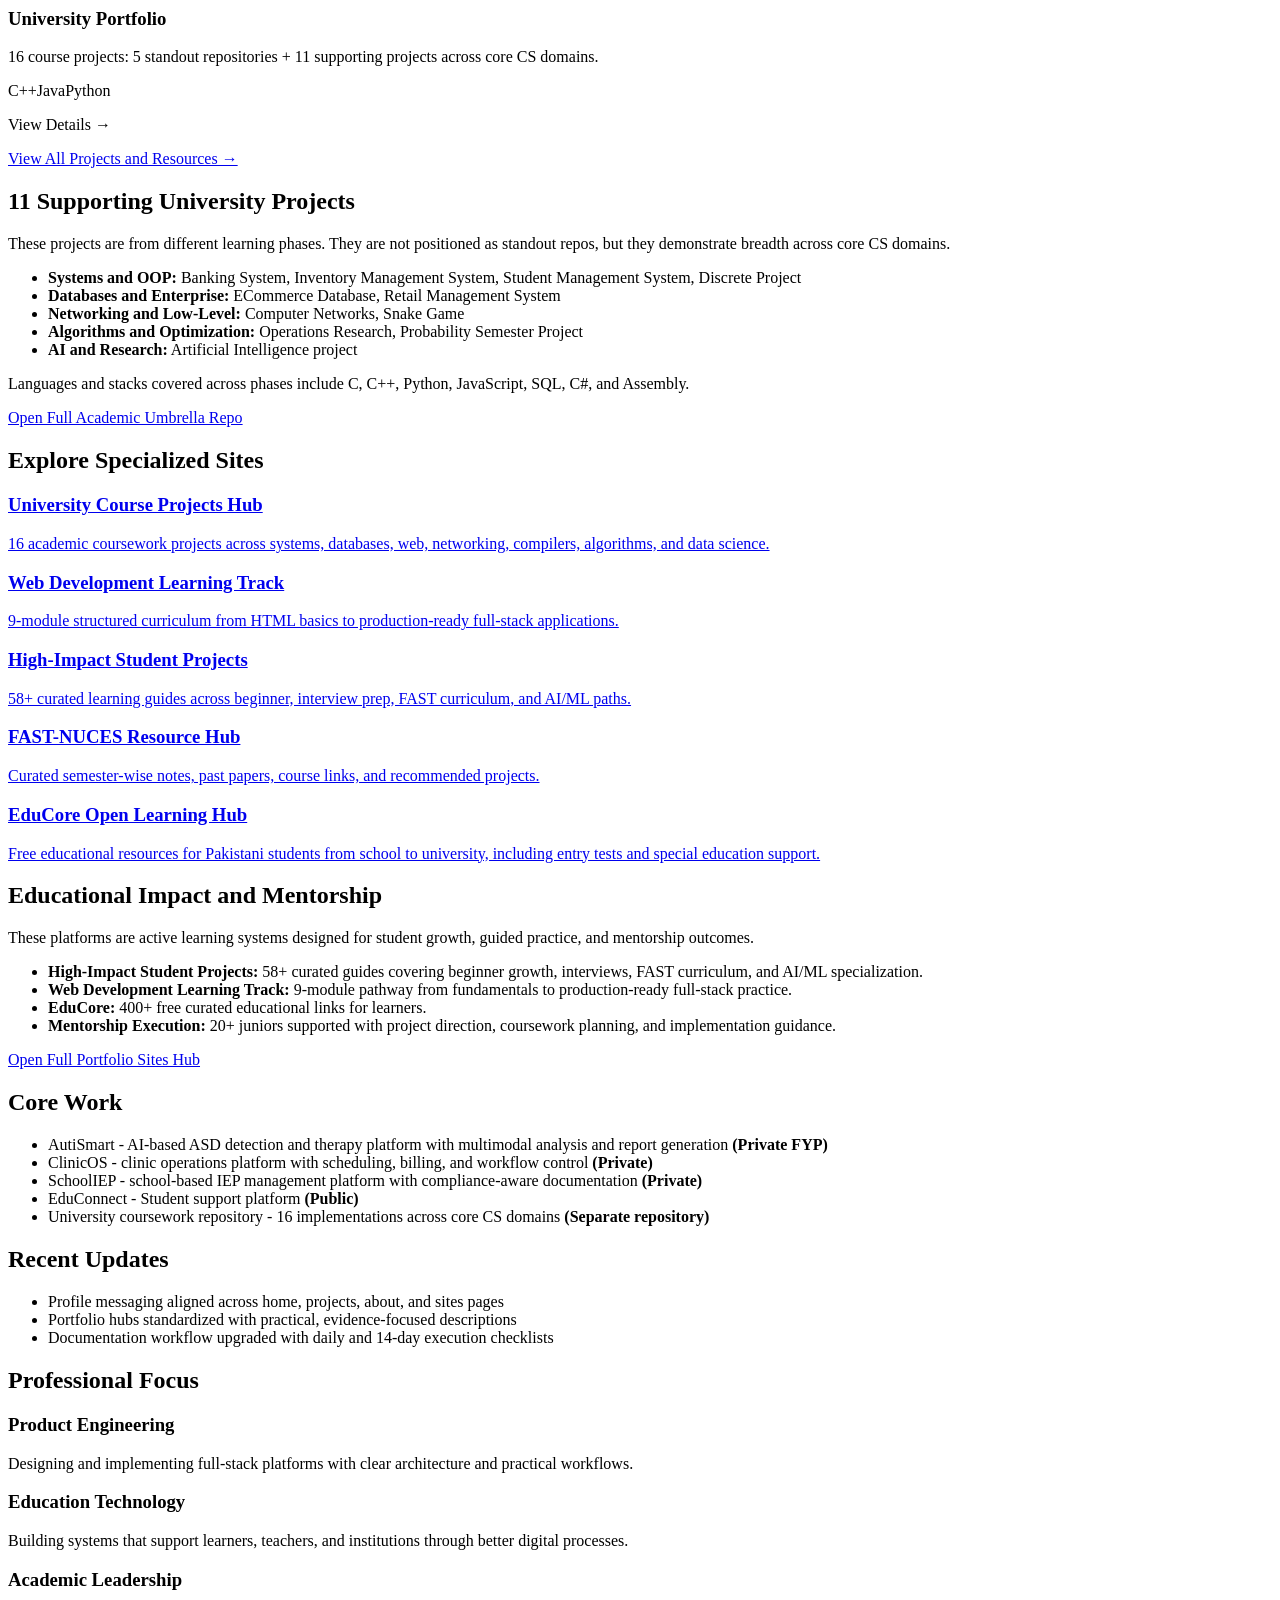
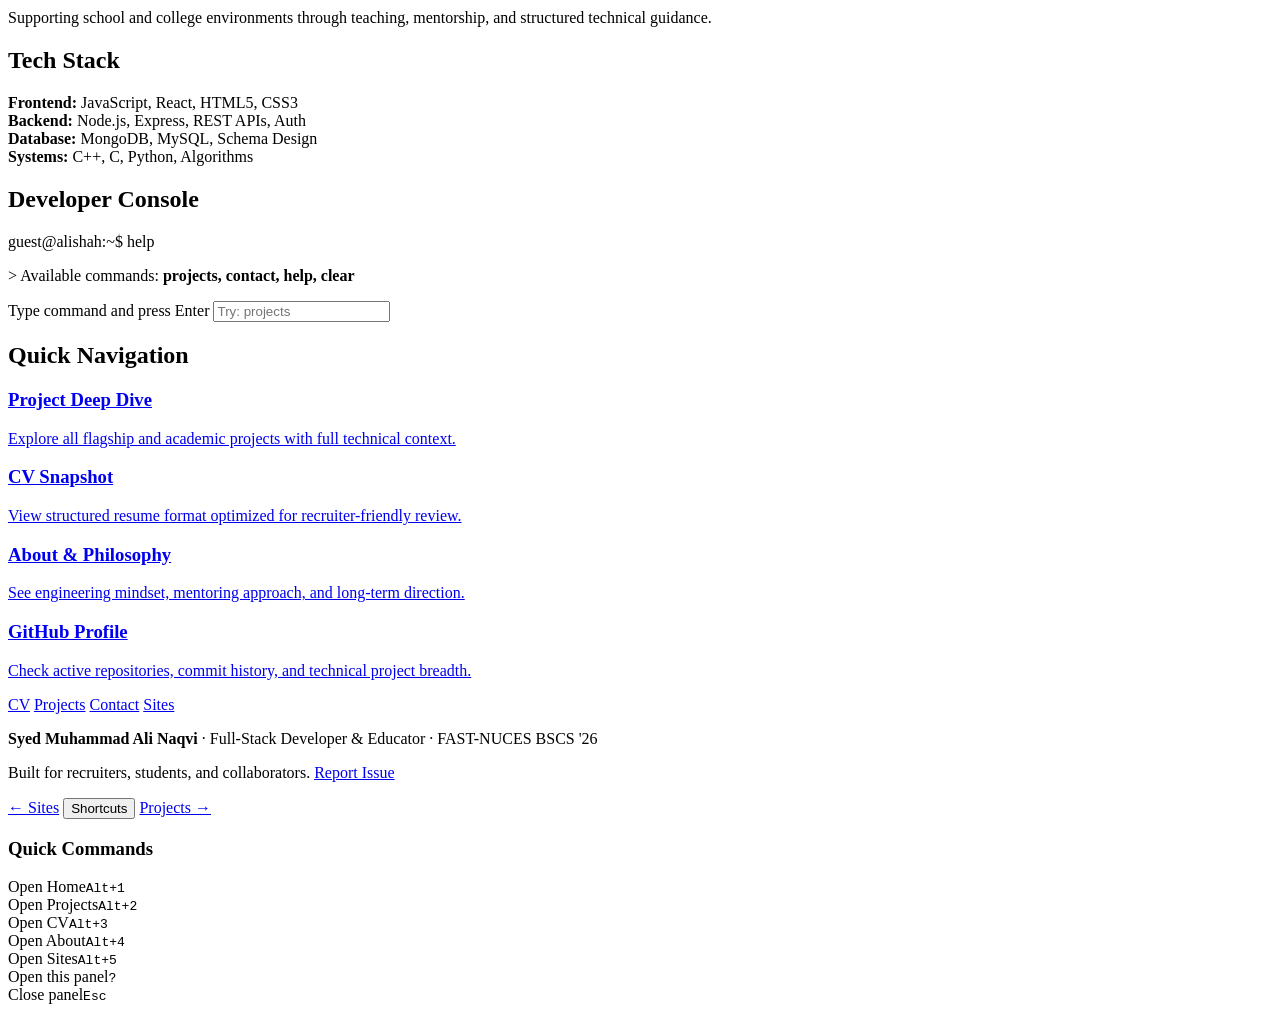
==== commit 3baafe6e: "Add publishing notes for profile pages" ====
--- a/01_Profile_and_Hubs/AliShah1029384756/index.html
+++ b/01_Profile_and_Hubs/AliShah1029384756/index.html
@@ -41,6 +41,10 @@
     </div>
   </nav>
 
+  <section class="project-section" aria-label="Publishing note">
+    <p><strong>Publishing note:</strong> this profile site is the main live target for GitHub Pages updates. Keep changes here and in <a href="sites.html">Sites</a> aligned with the portfolio repo.</p>
+  </section>
+
   <header class="hero">
     <p class="welcome-line">Profile overview</p>
     <p class="tag">FAST University • BSCS • Full-Stack Developer & Educator</p>
